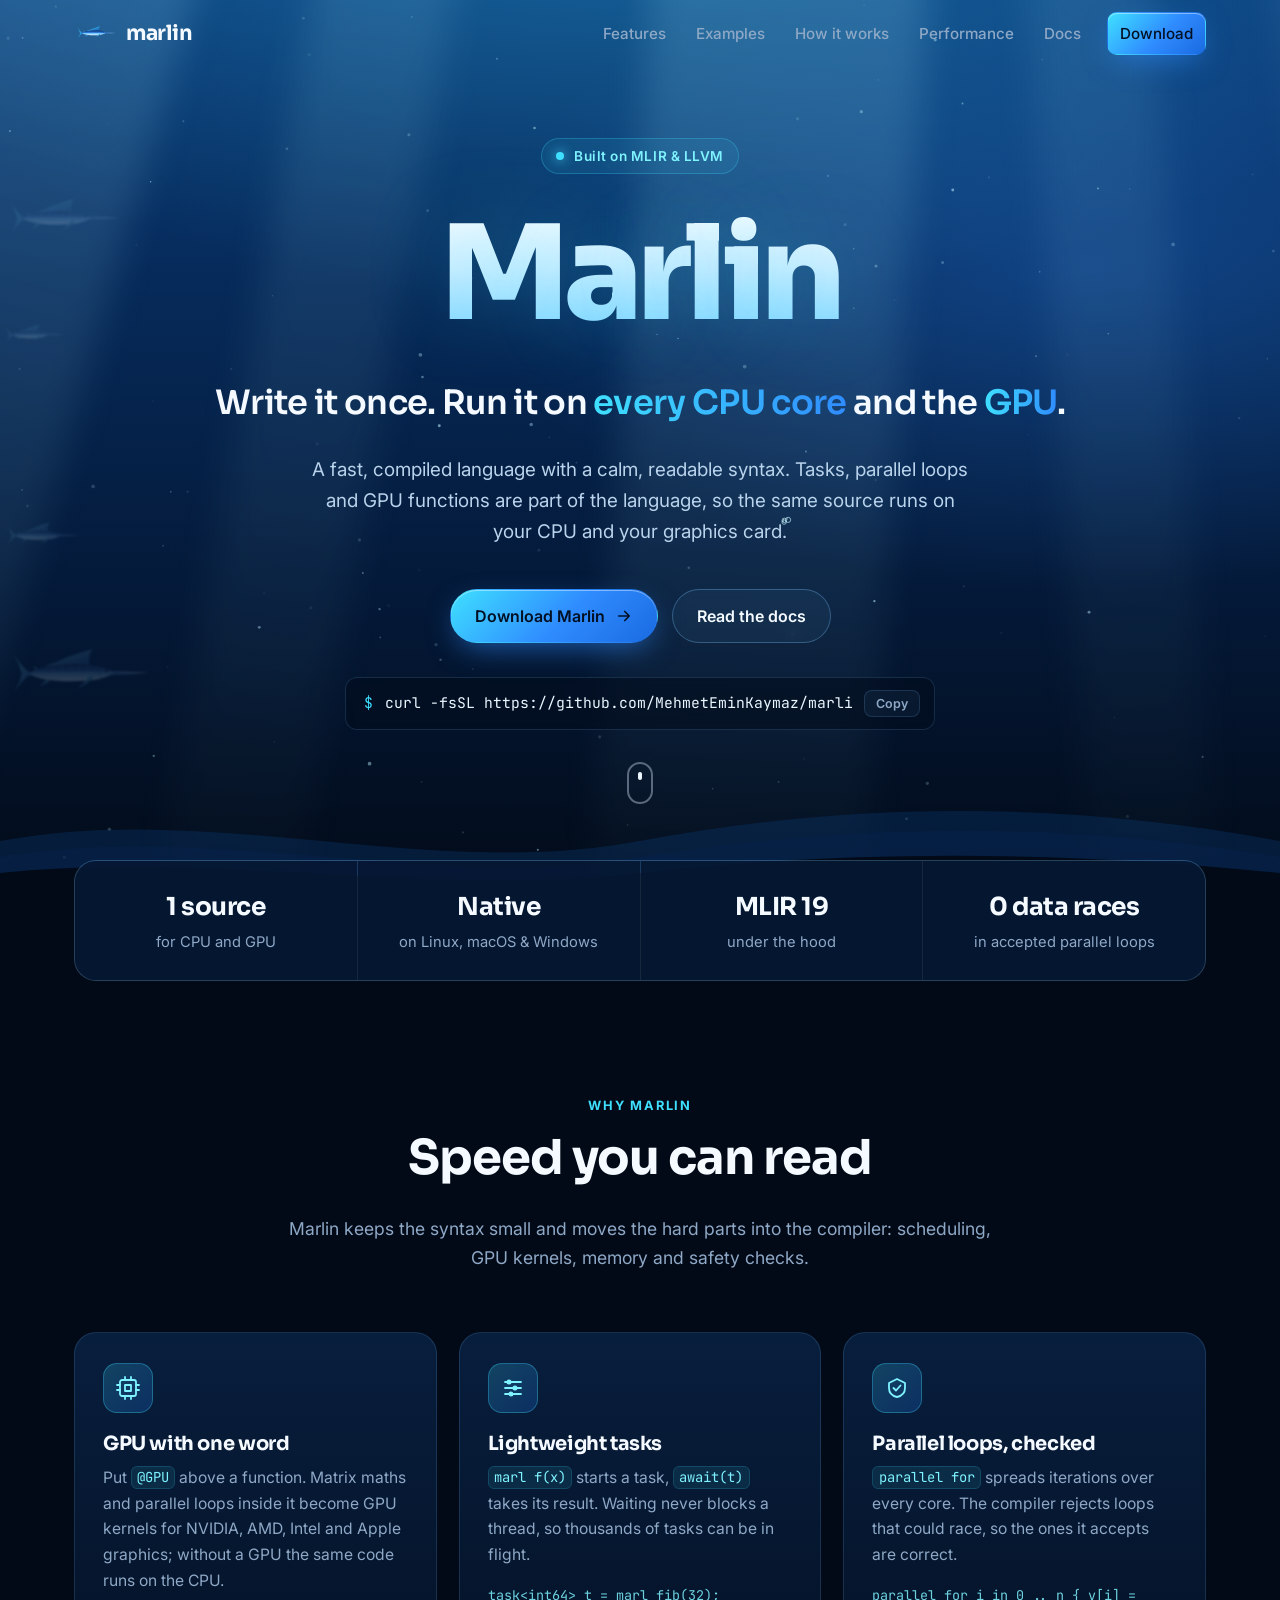
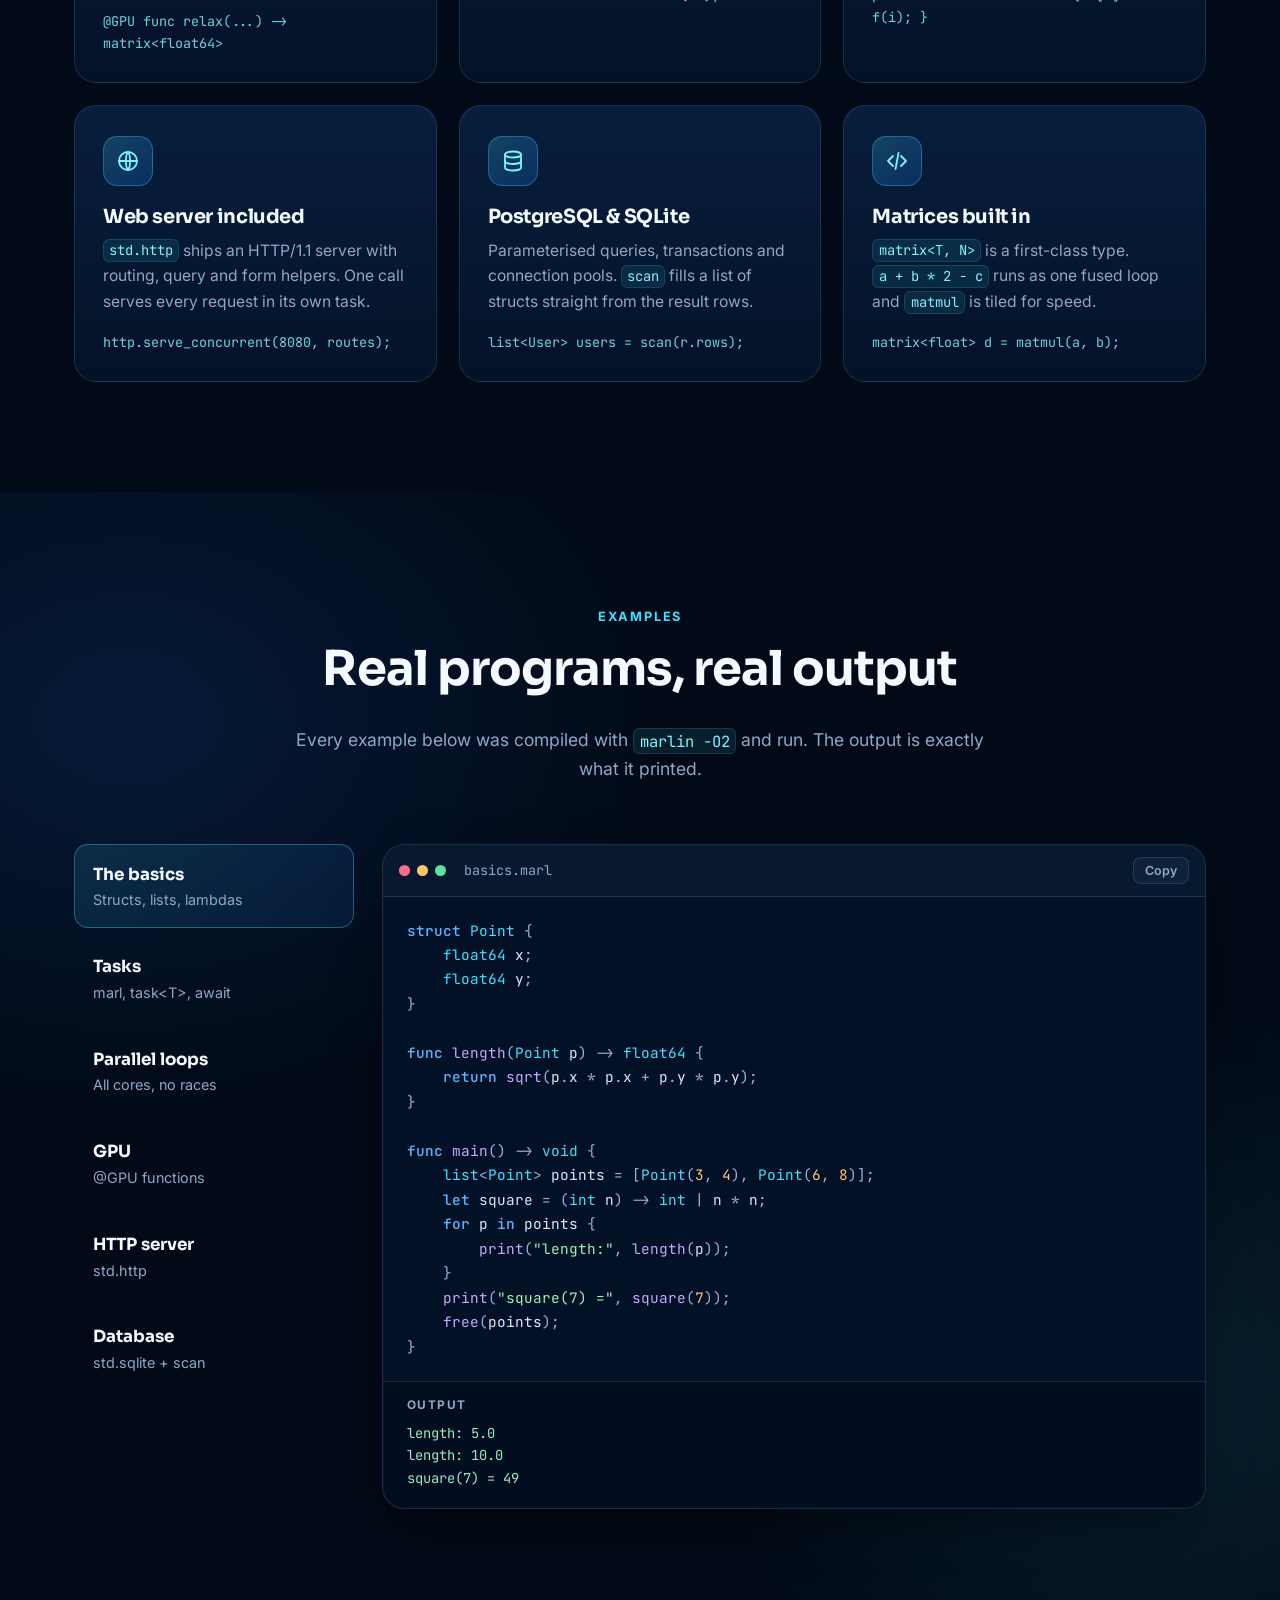
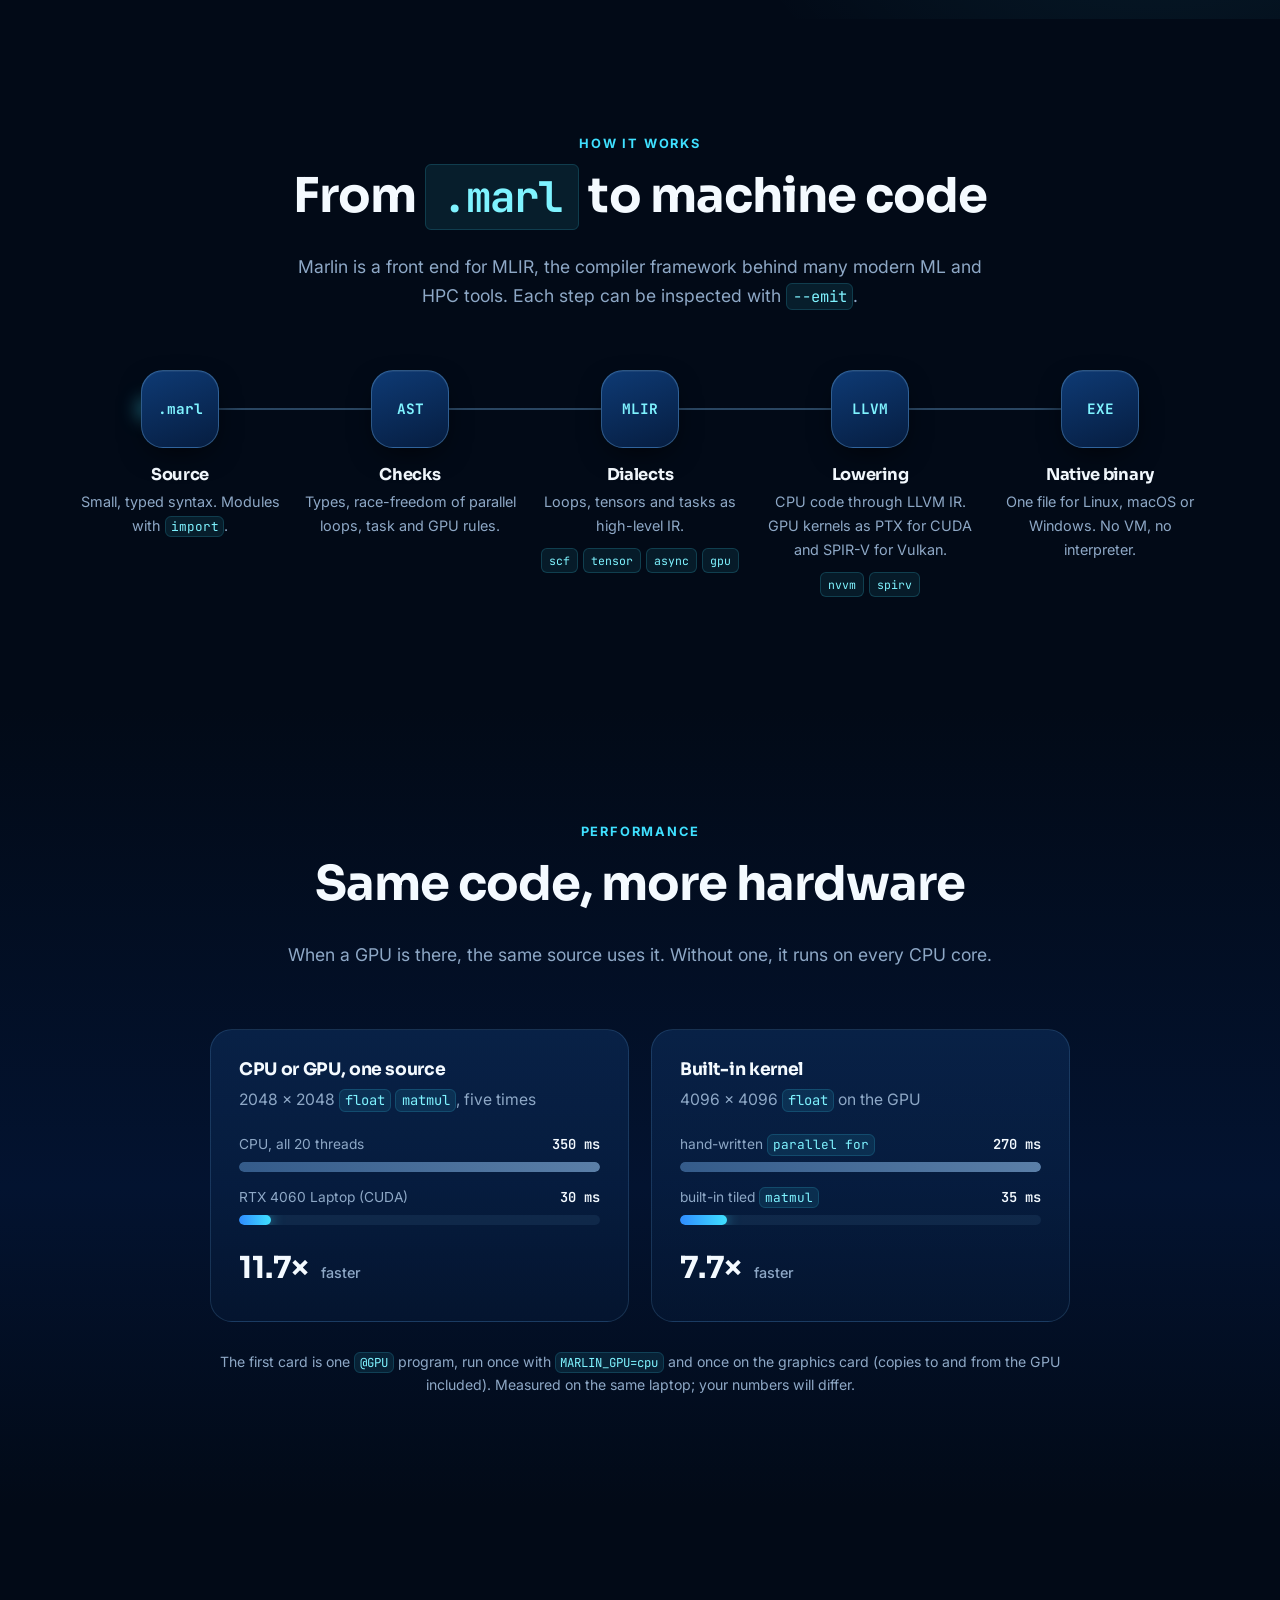
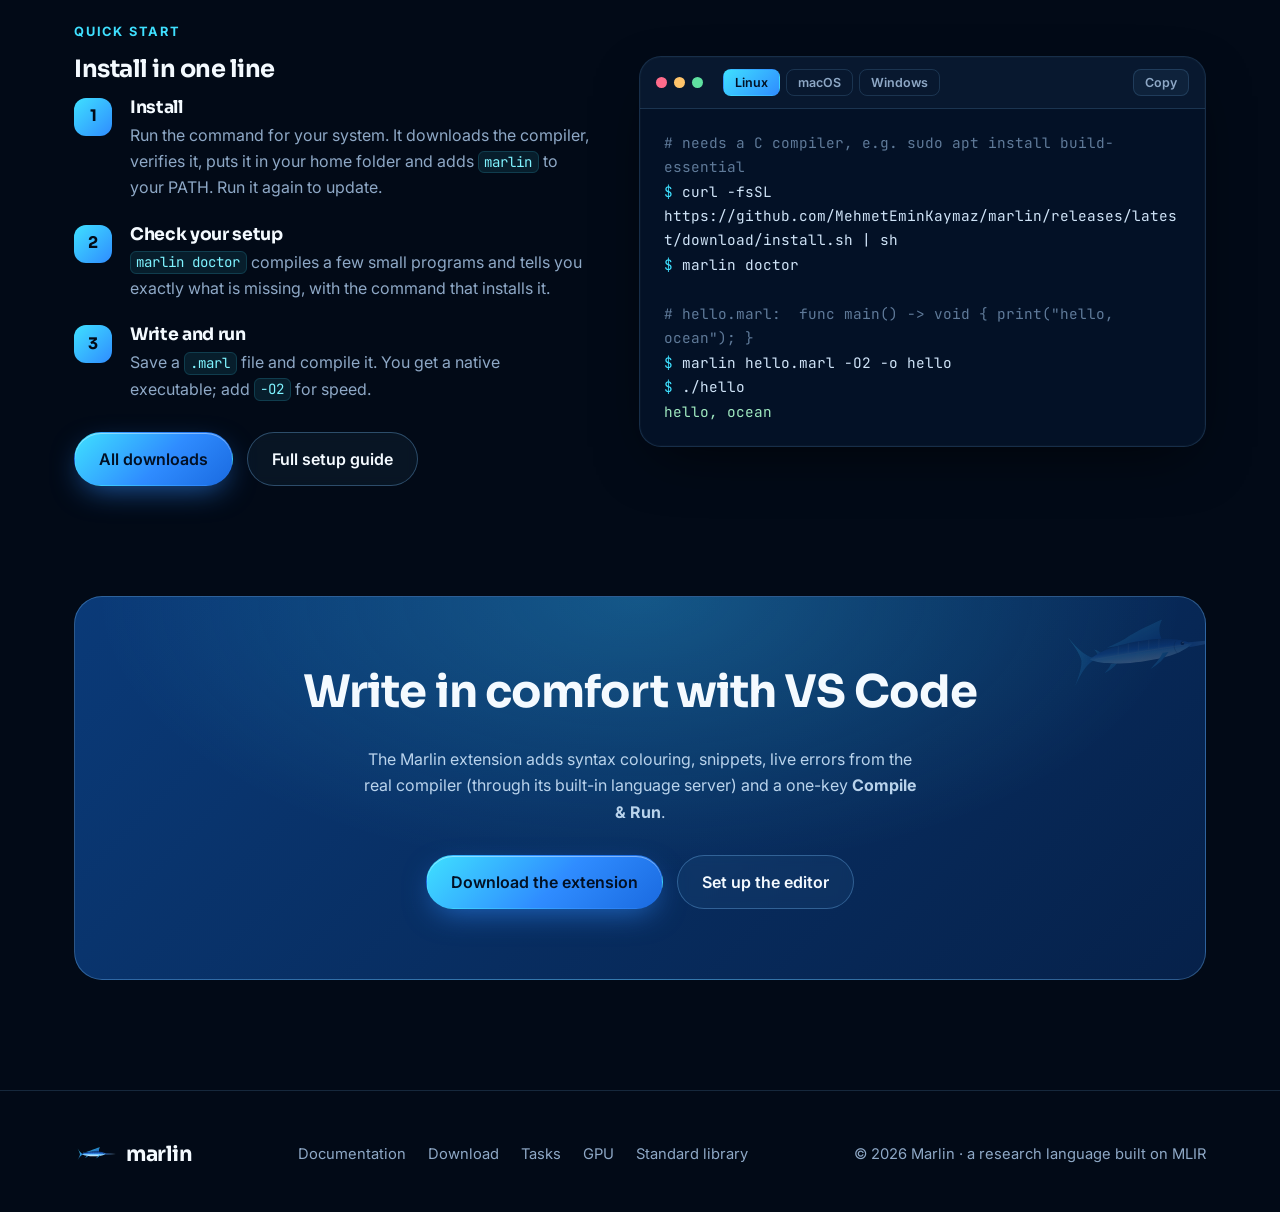
==== index.html @ cf3744ca "MarlinDoc site" ====
<!doctype html>
<html lang="en">
<head>
  <meta charset="utf-8">
  <meta name="viewport" content="width=device-width, initial-scale=1">
  <title>Marlin — one codebase for CPU and GPU</title>
  <meta name="description" content="Marlin is a compiled programming language built on MLIR and LLVM. Write one readable program and run it on every CPU core and on the GPU — with tasks, parallel loops, an HTTP server and database drivers built in.">
  <meta name="theme-color" content="#041530">
  <meta property="og:title" content="Marlin — one codebase for CPU and GPU">
  <meta property="og:description" content="A compiled language built on MLIR and LLVM: tasks, parallel loops and GPU functions from a single readable source.">
  <meta property="og:type" content="website">
  <link rel="icon" href="assets/img/favicon.svg" type="image/svg+xml">
  <link rel="preconnect" href="https://fonts.googleapis.com">
  <link rel="preconnect" href="https://fonts.gstatic.com" crossorigin>
  <link href="https://fonts.googleapis.com/css2?family=Inter:wght@400;500;600;700&family=JetBrains+Mono:wght@400;500;700&family=Sora:wght@600;700;800&display=swap" rel="stylesheet">
  <link rel="stylesheet" href="assets/css/style.css">
</head>
<body>
  <a class="skip-link" href="#main">Skip to content</a>

  <header class="nav" id="top">
    <div class="container">
      <a class="brand" href="index.html" aria-label="Marlin home"><span data-fish="brand"></span>marlin</a>
      <button class="nav-toggle" aria-label="Menu" aria-expanded="false" aria-controls="nav-links"><span></span></button>
      <nav class="nav-links" id="nav-links" aria-label="Main">
        <a href="#features">Features</a>
        <a href="#examples">Examples</a>
        <a href="#how">How it works</a>
        <a href="#performance">Performance</a>
        <a href="docs.html">Docs</a>
        <a class="btn btn-primary btn-sm" href="downloads.html">Download</a>
      </nav>
    </div>
  </header>

  <main id="main">
    <!-- ================= Hero ================= -->
    <section class="hero" aria-labelledby="hero-title">
      <canvas class="ocean" aria-hidden="true"></canvas>
      <div class="rays" aria-hidden="true"><span></span><span></span><span></span><span></span><span></span></div>
      <div class="school" aria-hidden="true"></div>
      <div class="hero-fish" aria-hidden="true">
        <div class="streaks"><i></i><i></i><i></i><i></i></div>
      </div>

      <div class="hero-content">
        <span class="eyebrow"><span class="dot"></span>Built on MLIR &amp; LLVM</span>
        <h1 id="hero-title">Marlin</h1>
        <p class="tagline">Write it once. Run it on <em>every CPU core</em> and the <em>GPU</em>.</p>
        <p class="lede">A fast, compiled language with a calm, readable syntax. Tasks, parallel loops and GPU functions are part of the language, so the same source runs on your CPU and your graphics card.</p>
        <div class="hero-cta">
          <a class="btn btn-primary" href="downloads.html">Download Marlin
            <svg viewBox="0 0 24 24" fill="none" stroke="currentColor" stroke-width="2.2" stroke-linecap="round" stroke-linejoin="round" aria-hidden="true"><path d="M5 12h14M13 6l6 6-6 6"/></svg>
          </a>
          <a class="btn btn-ghost" href="docs.html">Read the docs</a>
        </div>
        <div class="hero-install">
          <span class="prompt" data-os-text-windows="PS&gt;">$</span>
          <code id="hero-cmd" data-os-text-windows="irm https://github.com/MehmetEminKaymaz/marlin/releases/latest/download/install.ps1 | iex">curl -fsSL https://github.com/MehmetEminKaymaz/marlin/releases/latest/download/install.sh | sh</code>
          <button class="copy" data-copy="#hero-cmd" type="button">Copy</button>
        </div>
      </div>

      <div class="scroll-hint" aria-hidden="true"></div>

      <div class="waves" aria-hidden="true">
        <svg class="w1" viewBox="0 0 2880 120" preserveAspectRatio="none"><path fill="#0b3a73" d="M0 60 C240 20 480 100 720 60 S1200 20 1440 60 S1920 100 2160 60 S2640 20 2880 60 V120 H0 Z"/></svg>
        <svg class="w2" viewBox="0 0 2880 120" preserveAspectRatio="none"><path fill="#06214a" d="M0 76 C240 40 480 110 720 76 S1200 40 1440 76 S1920 110 2160 76 S2640 40 2880 76 V120 H0 Z"/></svg>
        <svg class="w3" viewBox="0 0 2880 120" preserveAspectRatio="none"><path fill="#020a17" d="M0 92 C240 70 480 116 720 92 S1200 70 1440 92 S1920 116 2160 92 S2640 70 2880 92 V120 H0 Z"/></svg>
      </div>
    </section>

    <!-- ================= Stats ================= -->
    <div class="container">
      <div class="stats reveal">
        <div class="stat"><strong>1 source</strong><span>for CPU and GPU</span></div>
        <div class="stat"><strong>Native</strong><span>on Linux, macOS &amp; Windows</span></div>
        <div class="stat"><strong>MLIR 19</strong><span>under the hood</span></div>
        <div class="stat"><strong>0 data races</strong><span>in accepted parallel loops</span></div>
      </div>
    </div>

    <!-- ================= Features ================= -->
    <section class="section" id="features">
      <div class="container">
        <div class="section-head reveal">
          <span class="kicker">Why Marlin</span>
          <h2>Speed you can read</h2>
          <p>Marlin keeps the syntax small and moves the hard parts into the compiler: scheduling, GPU kernels, memory and safety checks.</p>
        </div>

        <div class="features">
          <article class="card reveal" data-delay="1">
            <div class="icon"><svg viewBox="0 0 24 24" fill="none" stroke="currentColor" stroke-width="1.8" stroke-linecap="round" stroke-linejoin="round"><rect x="4" y="4" width="16" height="16" rx="2"/><rect x="9" y="9" width="6" height="6"/><path d="M9 1v3M15 1v3M9 20v3M15 20v3M20 9h3M20 14h3M1 9h3M1 14h3"/></svg></div>
            <h3>GPU with one word</h3>
            <p>Put <code>@GPU</code> above a function. Matrix maths and parallel loops inside it become GPU kernels for NVIDIA, AMD, Intel and Apple graphics; without a GPU the same code runs on the CPU.</p>
            <div class="snippet">@GPU func relax(...) -&gt; matrix&lt;float64&gt;</div>
          </article>

          <article class="card reveal" data-delay="2">
            <div class="icon"><svg viewBox="0 0 24 24" fill="none" stroke="currentColor" stroke-width="1.8" stroke-linecap="round" stroke-linejoin="round"><path d="M4 6h16M4 12h16M4 18h16"/><circle cx="8" cy="6" r="1.6" fill="currentColor"/><circle cx="14" cy="12" r="1.6" fill="currentColor"/><circle cx="10" cy="18" r="1.6" fill="currentColor"/></svg></div>
            <h3>Lightweight tasks</h3>
            <p><code>marl f(x)</code> starts a task, <code>await(t)</code> takes its result. Waiting never blocks a thread, so thousands of tasks can be in flight.</p>
            <div class="snippet">task&lt;int64&gt; t = marl fib(32);</div>
          </article>

          <article class="card reveal" data-delay="3">
            <div class="icon"><svg viewBox="0 0 24 24" fill="none" stroke="currentColor" stroke-width="1.8" stroke-linecap="round" stroke-linejoin="round"><path d="M12 3l8 4v5c0 5-3.5 8-8 9-4.5-1-8-4-8-9V7z"/><path d="M8.5 12l2.5 2.5 4.5-5"/></svg></div>
            <h3>Parallel loops, checked</h3>
            <p><code>parallel for</code> spreads iterations over every core. The compiler rejects loops that could race, so the ones it accepts are correct.</p>
            <div class="snippet">parallel for i in 0 .. n { v[i] = f(i); }</div>
          </article>

          <article class="card reveal" data-delay="1">
            <div class="icon"><svg viewBox="0 0 24 24" fill="none" stroke="currentColor" stroke-width="1.8" stroke-linecap="round" stroke-linejoin="round"><circle cx="12" cy="12" r="9"/><path d="M3 12h18M12 3c2.8 3 2.8 15 0 18M12 3c-2.8 3-2.8 15 0 18"/></svg></div>
            <h3>Web server included</h3>
            <p><code>std.http</code> ships an HTTP/1.1 server with routing, query and form helpers. One call serves every request in its own task.</p>
            <div class="snippet">http.serve_concurrent(8080, routes);</div>
          </article>

          <article class="card reveal" data-delay="2">
            <div class="icon"><svg viewBox="0 0 24 24" fill="none" stroke="currentColor" stroke-width="1.8" stroke-linecap="round" stroke-linejoin="round"><ellipse cx="12" cy="5.5" rx="8" ry="3"/><path d="M4 5.5v13c0 1.7 3.6 3 8 3s8-1.3 8-3v-13"/><path d="M4 12c0 1.7 3.6 3 8 3s8-1.3 8-3"/></svg></div>
            <h3>PostgreSQL &amp; SQLite</h3>
            <p>Parameterised queries, transactions and connection pools. <code>scan</code> fills a list of structs straight from the result rows.</p>
            <div class="snippet">list&lt;User&gt; users = scan(r.rows);</div>
          </article>

          <article class="card reveal" data-delay="3">
            <div class="icon"><svg viewBox="0 0 24 24" fill="none" stroke="currentColor" stroke-width="1.8" stroke-linecap="round" stroke-linejoin="round"><path d="M8 7l-5 5 5 5M16 7l5 5-5 5M13.5 4l-3 16"/></svg></div>
            <h3>Matrices built in</h3>
            <p><code>matrix&lt;T, N&gt;</code> is a first-class type. <code>a + b * 2 - c</code> runs as one fused loop and <code>matmul</code> is tiled for speed.</p>
            <div class="snippet">matrix&lt;float&gt; d = matmul(a, b);</div>
          </article>
        </div>
      </div>
    </section>

    <!-- ================= Examples ================= -->
    <section class="section depth-2" id="examples">
      <div class="container">
        <div class="section-head reveal">
          <span class="kicker">Examples</span>
          <h2>Real programs, real output</h2>
          <p>Every example below was compiled with <code>marlin -O2</code> and run. The output is exactly what it printed.</p>
        </div>

        <div class="examples reveal" data-tabs>
          <div class="tab-list" role="tablist" aria-label="Examples" aria-orientation="vertical">
            <button class="tab" role="tab" id="t-basics" aria-controls="p-basics" aria-selected="true" tabindex="0"><strong>The basics</strong><span>Structs, lists, lambdas</span></button>
            <button class="tab" role="tab" id="t-tasks" aria-controls="p-tasks" aria-selected="false" tabindex="-1"><strong>Tasks</strong><span>marl, task&lt;T&gt;, await</span></button>
            <button class="tab" role="tab" id="t-par" aria-controls="p-par" aria-selected="false" tabindex="-1"><strong>Parallel loops</strong><span>All cores, no races</span></button>
            <button class="tab" role="tab" id="t-gpu" aria-controls="p-gpu" aria-selected="false" tabindex="-1"><strong>GPU</strong><span>@GPU functions</span></button>
            <button class="tab" role="tab" id="t-http" aria-controls="p-http" aria-selected="false" tabindex="-1"><strong>HTTP server</strong><span>std.http</span></button>
            <button class="tab" role="tab" id="t-db" aria-controls="p-db" aria-selected="false" tabindex="-1"><strong>Database</strong><span>std.sqlite + scan</span></button>
          </div>

          <div class="tab-panel" role="tabpanel" id="p-basics" aria-labelledby="t-basics">
            <div class="code-window">
              <div class="code-bar"><span class="lights"><i></i><i></i><i></i></span><span class="file">basics.marl</span><button class="copy" type="button">Copy</button></div>
<pre class="code"><code class="marl">
struct Point {
    float64 x;
    float64 y;
}

func length(Point p) -&gt; float64 {
    return sqrt(p.x * p.x + p.y * p.y);
}

func main() -&gt; void {
    list&lt;Point&gt; points = [Point(3, 4), Point(6, 8)];
    let square = (int n) -&gt; int | n * n;
    for p in points {
        print("length:", length(p));
    }
    print("square(7) =", square(7));
    free(points);
}
</code></pre>
              <div class="output"><span class="label">Output</span><pre>length: 5.0
length: 10.0
square(7) = 49</pre></div>
            </div>
          </div>

          <div class="tab-panel" role="tabpanel" id="p-tasks" aria-labelledby="t-tasks" hidden>
            <div class="code-window">
              <div class="code-bar"><span class="lights"><i></i><i></i><i></i></span><span class="file">tasks.marl</span><button class="copy" type="button">Copy</button></div>
<pre class="code"><code class="marl">
// Split the work, run it on every core.
func fib(int n) -&gt; int64 {
    if n &lt; 25 {
        return fib_seq(n);
    }
    task&lt;int64&gt; left = marl fib(n - 1);   // a new task
    int64 right = fib(n - 2);            // keep working here
    return await(left) + right;
}

func fib_seq(int n) -&gt; int64 {
    if n &lt; 2 {
        return n;
    }
    return fib_seq(n - 1) + fib_seq(n - 2);
}

func main() -&gt; void {
    task&lt;int64&gt; t = marl fib(32);
    print("fib(32) =", await(t));
}
</code></pre>
              <div class="output"><span class="label">Output</span><pre>fib(32) = 2178309</pre></div>
            </div>
          </div>

          <div class="tab-panel" role="tabpanel" id="p-par" aria-labelledby="t-par" hidden>
            <div class="code-window">
              <div class="code-bar"><span class="lights"><i></i><i></i><i></i></span><span class="file">parallel.marl</span><button class="copy" type="button">Copy</button></div>
<pre class="code"><code class="marl">
// Iterations are spread over all cores.
// The compiler rejects loops that could race.
func main() -&gt; void {
    int64 n = 10000000;
    matrix&lt;float64, 1&gt; v = zeros(n);
    parallel for i in 0 .. n {
        v[i] = sqrt(i * 1.0);     // each iteration writes only v[i]
    }
    print("sum of roots:", sum(v));
}
</code></pre>
              <div class="output"><span class="label">Output</span><pre>sum of roots: 21081849486.439312</pre></div>
            </div>
          </div>

          <div class="tab-panel" role="tabpanel" id="p-gpu" aria-labelledby="t-gpu" hidden>
            <div class="code-window">
              <div class="code-bar"><span class="lights"><i></i><i></i><i></i></span><span class="file">gpu.marl</span><button class="copy" type="button">Copy</button></div>
<pre class="code"><code class="marl">
// One annotation moves a function to the GPU.
@GPU
func relax(matrix&lt;float64&gt; a, matrix&lt;float64&gt; b, int n) -&gt; matrix&lt;float64&gt; {
    matrix&lt;float64&gt; x = a;
    for k in 0 .. n {
        x = x * 0.5 + b;          // runs as a GPU kernel
    }
    return x;
}

func main() -&gt; void {
    matrix&lt;float64&gt; a = ones(2000, 2000);
    matrix&lt;float64&gt; b = fill(2000, 2000, 2.0);
    matrix&lt;float64&gt; c = relax(a, b, 100);   // data stays on the GPU for 100 steps
    print("sum:", sum(c));
}
</code></pre>
              <div class="output"><span class="label">Output</span><pre>sum: 16000000.0</pre></div>
            </div>
          </div>

          <div class="tab-panel" role="tabpanel" id="p-http" aria-labelledby="t-http" hidden>
            <div class="code-window">
              <div class="code-bar"><span class="lights"><i></i><i></i><i></i></span><span class="file">server.marl</span><button class="copy" type="button">Copy</button></div>
<pre class="code"><code class="marl">
import std.http as http;

func home(http.Request req) -&gt; http.Response {
    return http.html(200, "&lt;h1&gt;Hello from Marlin&lt;/h1&gt;");
}

func hello(http.Request req) -&gt; http.Response {
    return http.text(200, "hello " + http.query_param(req, "name") + "\n");
}

func main() -&gt; void {
    list&lt;http.Route&gt; routes = [];
    push(routes, http.get("/", home));
    push(routes, http.get("/hello", hello));
    http.serve_concurrent(8080, routes);   // each request runs in its own task
}
</code></pre>
              <div class="output"><span class="label">$ curl "localhost:8080/hello?name=Ada"</span><pre>hello Ada</pre></div>
            </div>
          </div>

          <div class="tab-panel" role="tabpanel" id="p-db" aria-labelledby="t-db" hidden>
            <div class="code-window">
              <div class="code-bar"><span class="lights"><i></i><i></i><i></i></span><span class="file">users.marl</span><button class="copy" type="button">Copy</button></div>
<pre class="code"><code class="marl">
import std.sqlite as sql;

struct User {
    int64 id;
    string name;
    int age;
}

func main() -&gt; void {
    sql.Conn db = sql.open(":memory:");
    sql.clear(sql.exec(db, "CREATE TABLE users (id INTEGER PRIMARY KEY, name TEXT, age INT)"));
    sql.clear(sql.query(db, "INSERT INTO users (name, age) VALUES ($1, $2)",
                        [sql.arg_text("Ada"), sql.arg_int(36)]));
    sql.clear(sql.query(db, "INSERT INTO users (name, age) VALUES ($1, $2)",
                        [sql.arg_text("Alan"), sql.arg_int(41)]));

    sql.Result r = sql.query(db, "SELECT id, name, age FROM users WHERE age &gt; $1",
                             [sql.arg_int(30)]);
    list&lt;User&gt; users = scan(r.rows);        // every row becomes a User
    sql.clear(r);
    for u in users {
        print(u.id, u.name, u.age);
    }
    free(users);
    sql.close(db);
}
</code></pre>
              <div class="output"><span class="label">Output</span><pre>1 Ada 36
2 Alan 41</pre></div>
            </div>
          </div>
        </div>
      </div>
    </section>

    <!-- ================= How it works ================= -->
    <section class="section" id="how">
      <div class="container">
        <div class="section-head reveal">
          <span class="kicker">How it works</span>
          <h2>From <code>.marl</code> to machine code</h2>
          <p>Marlin is a front end for MLIR, the compiler framework behind many modern ML and HPC tools. Each step can be inspected with <code>--emit</code>.</p>
        </div>

        <div class="pipeline reveal">
          <span class="pulse" aria-hidden="true"></span>
          <div class="stage">
            <div class="node">.marl</div>
            <div>
              <h4>Source</h4>
              <p>Small, typed syntax. Modules with <code>import</code>.</p>
            </div>
          </div>
          <div class="stage">
            <div class="node">AST</div>
            <div>
              <h4>Checks</h4>
              <p>Types, race-freedom of parallel loops, task and GPU rules.</p>
            </div>
          </div>
          <div class="stage">
            <div class="node">MLIR</div>
            <div>
              <h4>Dialects</h4>
              <p>Loops, tensors and tasks as high-level IR.</p>
              <div class="tags"><span>scf</span><span>tensor</span><span>async</span><span>gpu</span></div>
            </div>
          </div>
          <div class="stage">
            <div class="node">LLVM</div>
            <div>
              <h4>Lowering</h4>
              <p>CPU code through LLVM IR. GPU kernels as PTX for CUDA and SPIR-V for Vulkan.</p>
              <div class="tags"><span>nvvm</span><span>spirv</span></div>
            </div>
          </div>
          <div class="stage">
            <div class="node">EXE</div>
            <div>
              <h4>Native binary</h4>
              <p>One file for Linux, macOS or Windows. No VM, no interpreter.</p>
            </div>
          </div>
        </div>
      </div>
    </section>

    <!-- ================= Performance ================= -->
    <section class="section depth-1" id="performance">
      <div class="container">
        <div class="section-head reveal">
          <span class="kicker">Performance</span>
          <h2>Same code, more hardware</h2>
          <p>When a GPU is there, the same source uses it. Without one, it runs on every CPU core.</p>
        </div>

        <div class="bench bench-two">
          <article class="card reveal" data-delay="1">
            <h3>CPU or GPU, one source</h3>
            <p>2048 × 2048 <code>float</code> <code>matmul</code>, five times</p>
            <div class="bars">
              <div class="bar-row"><div class="meta"><span>CPU, all 20 threads</span><b>350 ms</b></div><div class="bar"><i data-w="100"></i></div></div>
              <div class="bar-row"><div class="meta"><span>RTX 4060 Laptop (CUDA)</span><b>30 ms</b></div><div class="bar fast"><i data-w="9"></i></div></div>
            </div>
            <div class="speedup">11.7× <small>faster</small></div>
          </article>

          <article class="card reveal" data-delay="2">
            <h3>Built-in kernel</h3>
            <p>4096 × 4096 <code>float</code> on the GPU</p>
            <div class="bars">
              <div class="bar-row"><div class="meta"><span>hand-written <code>parallel for</code></span><b>270 ms</b></div><div class="bar"><i data-w="100"></i></div></div>
              <div class="bar-row"><div class="meta"><span>built-in tiled <code>matmul</code></span><b>35 ms</b></div><div class="bar fast"><i data-w="13"></i></div></div>
            </div>
            <div class="speedup">7.7× <small>faster</small></div>
          </article>
        </div>
        <p class="footnote">The first card is one <code>@GPU</code> program, run once with <code>MARLIN_GPU=cpu</code> and once on the graphics card (copies to and from the GPU included). Measured on the same laptop; your numbers will differ.</p>
      </div>
    </section>

    <!-- ================= Get started ================= -->
    <section class="section" id="start">
      <div class="container start">
        <div class="reveal">
          <span class="kicker">Quick start</span>
          <h2>Install in one line</h2>
          <ol class="steps">
            <li>
              <h4>Install</h4>
              <p>Run the command for your system. It downloads the compiler, verifies it, puts it in your home folder and adds <code>marlin</code> to your PATH. Run it again to update.</p>
            </li>
            <li>
              <h4>Check your setup</h4>
              <p><code>marlin doctor</code> compiles a few small programs and tells you exactly what is missing, with the command that installs it.</p>
            </li>
            <li>
              <h4>Write and run</h4>
              <p>Save a <code>.marl</code> file and compile it. You get a native executable; add <code>-O2</code> for speed.</p>
            </li>
          </ol>
          <div class="hero-cta start-cta">
            <a class="btn btn-primary" href="downloads.html">All downloads</a>
            <a class="btn btn-ghost" href="docs.html#getting-started">Full setup guide</a>
          </div>
        </div>

        <div class="reveal" data-delay="2">
          <div class="code-window install-window" data-tabs>
            <div class="code-bar">
              <span class="lights"><i></i><i></i><i></i></span>
              <div class="os-tabs" role="tablist" aria-label="Operating system">
                <button class="os-tab" role="tab" id="os-linux" data-os="linux" aria-controls="os-p-linux" aria-selected="true" tabindex="0" type="button">Linux</button>
                <button class="os-tab" role="tab" id="os-macos" data-os="macos" aria-controls="os-p-macos" aria-selected="false" tabindex="-1" type="button">macOS</button>
                <button class="os-tab" role="tab" id="os-windows" data-os="windows" aria-controls="os-p-windows" aria-selected="false" tabindex="-1" type="button">Windows</button>
              </div>
              <button class="copy" type="button" data-commands>Copy</button>
            </div>
            <div role="tabpanel" id="os-p-linux" aria-labelledby="os-linux">
<pre class="code terminal"><span class="c"># needs a C compiler, e.g. sudo apt install build-essential</span>
<span class="p">$ </span><span class="cmd">curl -fsSL https://github.com/MehmetEminKaymaz/marlin/releases/latest/download/install.sh | sh</span>
<span class="p">$ </span><span class="cmd">marlin doctor</span>

<span class="c"># hello.marl:  func main() -&gt; void { print("hello, ocean"); }</span>
<span class="p">$ </span><span class="cmd">marlin hello.marl -O2 -o hello</span>
<span class="p">$ </span><span class="cmd">./hello</span>
<span class="o">hello, ocean</span></pre>
            </div>
            <div role="tabpanel" id="os-p-macos" aria-labelledby="os-macos" hidden>
<pre class="code terminal"><span class="c"># needs the Command Line Tools: xcode-select --install</span>
<span class="p">$ </span><span class="cmd">curl -fsSL https://github.com/MehmetEminKaymaz/marlin/releases/latest/download/install.sh | sh</span>
<span class="p">$ </span><span class="cmd">marlin doctor</span>

<span class="c"># hello.marl:  func main() -&gt; void { print("hello, ocean"); }</span>
<span class="p">$ </span><span class="cmd">marlin hello.marl -O2 -o hello</span>
<span class="p">$ </span><span class="cmd">./hello</span>
<span class="o">hello, ocean</span></pre>
            </div>
            <div role="tabpanel" id="os-p-windows" aria-labelledby="os-windows" hidden>
<pre class="code terminal"><span class="c"># needs Visual Studio Build Tools (C++ and Clang); marlin doctor shows how</span>
<span class="p">PS&gt; </span><span class="cmd">irm https://github.com/MehmetEminKaymaz/marlin/releases/latest/download/install.ps1 | iex</span>
<span class="p">PS&gt; </span><span class="cmd">marlin doctor</span>

<span class="c"># hello.marl:  func main() -&gt; void { print("hello, ocean"); }</span>
<span class="p">PS&gt; </span><span class="cmd">marlin hello.marl -O2 -o hello.exe</span>
<span class="p">PS&gt; </span><span class="cmd">.\hello.exe</span>
<span class="o">hello, ocean</span></pre>
            </div>
          </div>

        </div>
      </div>
    </section>

    <!-- ================= CTA ================= -->
    <section class="section" style="padding-top: 0">
      <div class="container">
        <div class="cta-band reveal">
          <div class="mini-fish" data-fish></div>
          <h2>Write in comfort with VS Code</h2>
          <p>The Marlin extension adds syntax colouring, snippets, live errors from the real compiler (through its built-in language server) and a one-key <strong>Compile &amp; Run</strong>.</p>
          <div class="hero-cta">
            <a class="btn btn-primary" href="downloads.html">Download the extension</a>
            <a class="btn btn-ghost" href="docs.html#editor">Set up the editor</a>
          </div>
        </div>
      </div>
    </section>
  </main>

  <footer class="footer">
    <div class="container">
      <a class="brand" href="index.html"><span data-fish="brand"></span>marlin</a>
      <nav aria-label="Footer">
        <a href="docs.html">Documentation</a>
        <a href="downloads.html">Download</a>
        <a href="docs.html#tasks">Tasks</a>
        <a href="docs.html#gpu">GPU</a>
        <a href="docs.html#stdlib">Standard library</a>
      </nav>
      <span>© <span data-year>2026</span> Marlin · a research language built on MLIR</span>
    </div>
  </footer>

  <script src="assets/js/main.js"></script>
  <script src="assets/js/ocean.js"></script>
</body>
</html>
---- assets/css/style.css ----
/* Marlin — site styles */

:root {
  --abyss: #020a17;
  --deep: #041530;
  --navy: #07254d;
  --sea: #0b3a73;
  --blue: #1a6ae0;
  --azure: #2f8cff;
  --cyan: #3fe0ff;
  --aqua: #7ff3ff;
  --foam: #eaf7ff;

  --bg: var(--abyss);
  --surface: rgba(10, 38, 78, 0.55);
  --surface-strong: rgba(9, 32, 66, 0.9);
  --border: rgba(126, 196, 255, 0.16);
  --border-strong: rgba(126, 196, 255, 0.32);
  --text: #d6e6f7;
  --text-strong: #f4faff;
  --muted: #8ea8c6;

  --code-bg: #031126;
  --tok-kw: #5fb4ff;
  --tok-type: #3fe0ff;
  --tok-str: #9ef0b4;
  --tok-num: #ffc27a;
  --tok-com: #5f7a99;
  --tok-fn: #c7a8ff;
  --tok-ann: #ff8ec7;

  --radius: 14px;
  --radius-lg: 22px;
  --shadow: 0 20px 60px -20px rgba(0, 0, 0, 0.7);
  --glow: 0 0 40px rgba(63, 224, 255, 0.25);

  --font-sans: "Inter", system-ui, -apple-system, "Segoe UI", Roboto, sans-serif;
  --font-display: "Sora", "Inter", system-ui, sans-serif;
  --font-mono: "JetBrains Mono", ui-monospace, "Cascadia Code", Consolas, monospace;

  --nav-h: 68px;
  --max: 1180px;
}

*, *::before, *::after { box-sizing: border-box; }

html { scroll-behavior: smooth; scroll-padding-top: calc(var(--nav-h) + 16px); }

body {
  margin: 0;
  background: var(--bg);
  color: var(--text);
  font-family: var(--font-sans);
  font-size: 16px;
  line-height: 1.65;
  -webkit-font-smoothing: antialiased;
  overflow-x: hidden;
}

img, svg { display: block; max-width: 100%; }

a { color: var(--cyan); text-decoration: none; }
a:hover { color: var(--aqua); }

h1, h2, h3, h4 {
  font-family: var(--font-display);
  color: var(--text-strong);
  line-height: 1.15;
  letter-spacing: -0.02em;
  margin: 0 0 0.6em;
}

p { margin: 0 0 1em; }

code, pre { font-family: var(--font-mono); }

:not(pre) > code {
  font-size: 0.88em;
  background: rgba(63, 224, 255, 0.09);
  border: 1px solid rgba(63, 224, 255, 0.16);
  color: var(--aqua);
  padding: 0.1em 0.38em;
  border-radius: 6px;
  white-space: nowrap;
}

::selection { background: rgba(63, 224, 255, 0.3); color: #fff; }

.container { width: 100%; max-width: var(--max); margin: 0 auto; padding: 0 24px; }

.skip-link {
  position: absolute; left: -999px; top: 8px; z-index: 200;
  background: var(--cyan); color: var(--abyss); padding: 8px 14px; border-radius: 8px;
}
.skip-link:focus { left: 8px; }

/* ---------- Navigation ---------- */

.nav {
  position: fixed; inset: 0 0 auto 0; z-index: 100;
  height: var(--nav-h);
  display: flex; align-items: center;
  transition: background 0.3s, border-color 0.3s, backdrop-filter 0.3s;
  border-bottom: 1px solid transparent;
}
.nav.scrolled, .nav.solid {
  background: rgba(3, 14, 32, 0.78);
  backdrop-filter: blur(14px) saturate(140%);
  -webkit-backdrop-filter: blur(14px) saturate(140%);
  border-bottom-color: var(--border);
}
.nav .container { display: flex; align-items: center; gap: 28px; }

.brand {
  display: flex; align-items: center; gap: 10px;
  font-family: var(--font-display); font-weight: 700; font-size: 1.3rem;
  color: var(--text-strong); letter-spacing: -0.02em;
}
.brand:hover { color: #fff; }
.brand svg { width: 42px; height: 20px; }

.nav-links { display: flex; gap: 6px; margin-left: auto; align-items: center; }
.nav-links a {
  color: var(--muted); font-size: 0.95rem; font-weight: 500;
  padding: 8px 12px; border-radius: 10px; transition: color 0.2s, background 0.2s;
}
.nav-links a:hover, .nav-links a.active { color: var(--text-strong); background: rgba(126, 196, 255, 0.08); }
.nav-links a.btn-primary, .nav-links a.btn-primary:hover { color: #021024; background: linear-gradient(135deg, var(--cyan), var(--azure) 55%, var(--blue)); margin-left: 8px; }

.nav-toggle {
  display: none; margin-left: auto;
  background: none; border: 1px solid var(--border); border-radius: 10px;
  width: 42px; height: 42px; color: var(--text-strong); cursor: pointer;
}
.nav-toggle span, .nav-toggle span::before, .nav-toggle span::after {
  display: block; width: 18px; height: 2px; background: currentColor; margin: 0 auto;
  position: relative; transition: transform 0.25s, opacity 0.25s; content: "";
}
.nav-toggle span::before { position: absolute; top: -6px; }
.nav-toggle span::after { position: absolute; top: 6px; }
.nav.open .nav-toggle span { background: transparent; }
.nav.open .nav-toggle span::before { transform: translateY(6px) rotate(45deg); }
.nav.open .nav-toggle span::after { transform: translateY(-6px) rotate(-45deg); }

/* ---------- Buttons ---------- */

.btn {
  display: inline-flex; align-items: center; gap: 10px;
  font-family: var(--font-sans); font-weight: 600; font-size: 1rem;
  padding: 13px 24px; border-radius: 999px;
  border: 1px solid transparent; cursor: pointer;
  transition: transform 0.2s, box-shadow 0.25s, background 0.25s, color 0.2s, border-color 0.25s;
}
.btn:active { transform: translateY(1px) scale(0.99); }
.btn-primary {
  background: linear-gradient(135deg, var(--cyan), var(--azure) 55%, var(--blue));
  color: #021024;
  box-shadow: 0 10px 30px -8px rgba(47, 140, 255, 0.65), inset 0 1px 0 rgba(255, 255, 255, 0.4);
}
.btn-primary:hover { color: #021024; transform: translateY(-2px); box-shadow: 0 16px 40px -10px rgba(63, 224, 255, 0.8), inset 0 1px 0 rgba(255, 255, 255, 0.5); }
.btn-ghost {
  background: rgba(126, 196, 255, 0.06); color: var(--text-strong); border-color: var(--border-strong);
  backdrop-filter: blur(6px);
}
.btn-ghost:hover { color: #fff; border-color: var(--cyan); background: rgba(63, 224, 255, 0.1); }
.btn-sm { padding: 9px 18px; font-size: 0.92rem; }
.btn svg { width: 18px; height: 18px; }

/* ---------- Hero ---------- */

.hero {
  position: relative;
  min-height: 100vh; min-height: 100svh;
  display: flex; align-items: center; justify-content: center;
  overflow: hidden;
  isolation: isolate;
  background:
    radial-gradient(120% 80% at 50% -10%, rgba(63, 224, 255, 0.22), transparent 55%),
    radial-gradient(80% 60% at 85% 30%, rgba(47, 140, 255, 0.25), transparent 60%),
    linear-gradient(180deg, #0a3d7a 0%, #062a59 32%, #041a3a 64%, var(--abyss) 100%);
}

.hero canvas.ocean {
  position: absolute; inset: 0; width: 100%; height: 100%; z-index: 0; pointer-events: none;
}

.rays { position: absolute; inset: -20% -10% 0; z-index: 0; pointer-events: none; overflow: hidden; }
.rays span {
  position: absolute; top: -10%; width: 14%; height: 120%;
  background: linear-gradient(180deg, rgba(160, 230, 255, 0.22), rgba(160, 230, 255, 0));
  filter: blur(18px);
  transform-origin: top center;
  animation: ray 11s ease-in-out infinite alternate;
  mix-blend-mode: screen;
}
.rays span:nth-child(1) { left: 12%; transform: rotate(16deg); animation-delay: -2s; }
.rays span:nth-child(2) { left: 32%; width: 9%; transform: rotate(10deg); animation-delay: -5s; opacity: 0.7; }
.rays span:nth-child(3) { left: 52%; width: 18%; transform: rotate(4deg); animation-delay: -1s; }
.rays span:nth-child(4) { left: 74%; width: 8%; transform: rotate(-4deg); animation-delay: -7s; opacity: 0.6; }
.rays span:nth-child(5) { left: 88%; width: 12%; transform: rotate(-10deg); animation-delay: -3s; opacity: 0.5; }
@keyframes ray {
  0% { opacity: 0.25; translate: -3% 0; }
  50% { opacity: 0.8; }
  100% { opacity: 0.35; translate: 4% 0; }
}

.school { position: absolute; inset: 0; z-index: 1; pointer-events: none; }
.school .far-fish {
  position: absolute; left: 0; width: 110px; opacity: 0.18; filter: blur(1.2px) saturate(0.6);
  animation: drift linear infinite;
}
.school .far-fish svg { width: 100%; height: auto; }
.school .far-fish.rtl { animation-name: drift-rtl; }
@keyframes drift {
  from { transform: translateX(-160px); }
  to { transform: translateX(calc(100vw + 160px)); }
}
@keyframes drift-rtl {
  from { transform: translateX(calc(100vw + 160px)) scaleX(-1); }
  to { transform: translateX(-160px) scaleX(-1); }
}

.hero-fish {
  position: absolute; left: 0; top: 0; z-index: 3;
  width: clamp(280px, 46vw, 640px);
  pointer-events: none;
  will-change: transform;
  transform: translate3d(-120%, 40vh, 0);
  filter: drop-shadow(0 18px 30px rgba(0, 10, 30, 0.45)) drop-shadow(0 0 22px rgba(63, 224, 255, 0.25));
}
.hero-fish .streaks { position: absolute; inset: 30% 70% 30% -35%; pointer-events: none; }
.hero-fish .streaks i {
  position: absolute; right: 0; height: 2px; border-radius: 2px;
  background: linear-gradient(90deg, transparent, rgba(190, 240, 255, 0.75));
  opacity: 0; transition: opacity 0.25s;
}
.hero-fish.dashing .streaks i { opacity: 1; animation: streak 0.35s linear infinite; }
.hero-fish .streaks i:nth-child(1) { top: 10%; width: 70%; animation-delay: -0.1s; }
.hero-fish .streaks i:nth-child(2) { top: 38%; width: 100%; animation-delay: -0.2s; }
.hero-fish .streaks i:nth-child(3) { top: 62%; width: 55%; animation-delay: -0.05s; }
.hero-fish .streaks i:nth-child(4) { top: 86%; width: 80%; animation-delay: -0.28s; }
@keyframes streak {
  from { transform: translateX(0); opacity: 0.9; }
  to { transform: translateX(-40%); opacity: 0; }
}

.swordfish .tail {
  transform-box: fill-box; transform-origin: 100% 50%;
  animation: tail var(--tail-speed, 0.6s) ease-in-out infinite alternate;
}
.swordfish .pec {
  transform-box: fill-box; transform-origin: 85% 0%;
  animation: pec calc(var(--tail-speed, 0.6s) * 1.6) ease-in-out infinite alternate;
}
.swordfish .sail {
  transform-box: fill-box; transform-origin: 80% 100%;
  animation: sail 2.4s ease-in-out infinite alternate;
}
@keyframes tail { from { transform: rotate(-13deg) scaleY(0.94); } to { transform: rotate(13deg) scaleY(1.04); } }
@keyframes pec { from { transform: rotate(-8deg); } to { transform: rotate(10deg); } }
@keyframes sail { from { transform: scaleY(0.88); } to { transform: scaleY(1.03); } }

.hero-content {
  position: relative; z-index: 4; text-align: center;
  padding: calc(var(--nav-h) + 40px) 24px 140px;
  width: 100%; max-width: 900px; min-width: 0;
}

.eyebrow {
  display: inline-flex; align-items: center; gap: 10px;
  font-size: 0.85rem; font-weight: 600; letter-spacing: 0.04em;
  color: var(--aqua);
  background: rgba(63, 224, 255, 0.08);
  border: 1px solid rgba(63, 224, 255, 0.25);
  padding: 6px 14px; border-radius: 999px; margin-bottom: 26px;
  backdrop-filter: blur(6px);
}
.eyebrow .dot { width: 8px; height: 8px; border-radius: 50%; background: var(--cyan); box-shadow: 0 0 12px var(--cyan); animation: pulse 2s ease-in-out infinite; }
@keyframes pulse { 50% { transform: scale(1.5); opacity: 0.6; } }

.hero h1 {
  font-size: clamp(3.4rem, 11vw, 8.2rem);
  font-weight: 800; letter-spacing: -0.05em; margin-bottom: 0.18em;
  background: linear-gradient(180deg, #ffffff 0%, #cdeeff 45%, #6fd2ff 100%);
  -webkit-background-clip: text; background-clip: text; color: transparent;
  text-shadow: 0 0 80px rgba(63, 224, 255, 0.25);
}
.hero .tagline {
  font-family: var(--font-display);
  font-size: clamp(1.35rem, 3.2vw, 2.1rem); font-weight: 600;
  color: var(--text-strong); margin-bottom: 0.7em; letter-spacing: -0.02em;
}
.hero .tagline em {
  font-style: normal;
  background: linear-gradient(90deg, var(--cyan), var(--azure));
  -webkit-background-clip: text; background-clip: text; color: transparent;
}
.hero .lede { font-size: clamp(1.02rem, 1.8vw, 1.18rem); color: #b9d3ec; max-width: 660px; margin: 0 auto 2.2em; }
.hero-cta { display: flex; gap: 14px; justify-content: center; flex-wrap: wrap; }

.hero-install {
  margin: 34px auto 0; max-width: 590px;
  display: flex; align-items: center; gap: 12px;
  font-family: var(--font-mono); font-size: 0.92rem;
  background: rgba(2, 12, 28, 0.55); border: 1px solid var(--border);
  border-radius: 12px; padding: 12px 14px 12px 18px; color: var(--foam);
  backdrop-filter: blur(8px); text-align: left;
}
.hero-install .prompt { color: var(--cyan); user-select: none; }
.hero-install code { flex: 1; min-width: 0;overflow-x: auto; white-space: nowrap; scrollbar-width: none; background: none; border: 0; padding: 0; color: var(--foam); font-size: 1em; }
.hero-install code::-webkit-scrollbar { display: none; }

.scroll-hint {
  position: absolute; left: 50%; bottom: 96px; z-index: 4; translate: -50% 0;
  width: 26px; height: 42px; border: 2px solid rgba(214, 230, 247, 0.4); border-radius: 14px;
}
.scroll-hint::after {
  content: ""; position: absolute; left: 50%; top: 8px; width: 4px; height: 8px; margin-left: -2px;
  background: var(--foam); border-radius: 2px; animation: wheel 1.8s ease-in-out infinite;
}
@keyframes wheel { 0% { opacity: 0; transform: translateY(0); } 30% { opacity: 1; } 100% { opacity: 0; transform: translateY(14px); } }

.waves { position: absolute; left: 0; right: 0; bottom: -1px; height: 120px; z-index: 5; pointer-events: none; overflow: hidden; }
.waves svg { position: absolute; left: 0; bottom: 0; width: 200%; max-width: none; height: 100%; }
.waves .w1 { animation: wave 18s linear infinite; opacity: 0.35; }
.waves .w2 { animation: wave 12s linear infinite reverse; opacity: 0.55; }
.waves .w3 { animation: wave 24s linear infinite; }
@keyframes wave { from { transform: translateX(0); } to { transform: translateX(-50%); } }

/* ---------- Sections ---------- */

section { position: relative; }
.section { padding: 110px 0; }
.section-head { text-align: center; max-width: 720px; margin: 0 auto 60px; }
.kicker {
  display: inline-block; font-size: 0.8rem; font-weight: 700; letter-spacing: 0.14em; text-transform: uppercase;
  color: var(--cyan); margin-bottom: 14px;
}
.section-head h2 { font-size: clamp(2rem, 4.6vw, 3rem); }
.section-head p { color: var(--muted); font-size: 1.1rem; margin: 0; }

.depth-1 { background: linear-gradient(180deg, var(--abyss), #031330 60%, var(--abyss)); }
.depth-2 {
  background:
    radial-gradient(60% 50% at 10% 20%, rgba(26, 106, 224, 0.16), transparent 70%),
    radial-gradient(50% 50% at 90% 80%, rgba(63, 224, 255, 0.1), transparent 70%),
    var(--abyss);
}

/* Stats */
.stats {
  display: grid; grid-template-columns: repeat(4, 1fr); gap: 1px;
  background: var(--border); border: 1px solid var(--border); border-radius: var(--radius-lg);
  overflow: hidden; margin-top: -40px; position: relative; z-index: 6;
}
.stat { background: rgba(4, 21, 48, 0.92); padding: 26px 24px; text-align: center; }
.stat strong { display: block; font-family: var(--font-display); font-size: 1.55rem; color: var(--text-strong); letter-spacing: -0.02em; }
.stat span { color: var(--muted); font-size: 0.92rem; }

/* Feature cards */
.features { display: grid; grid-template-columns: repeat(3, 1fr); gap: 22px; }
.card {
  position: relative; padding: 30px 28px 28px;
  background: linear-gradient(180deg, rgba(14, 50, 100, 0.5), rgba(6, 26, 56, 0.5));
  border: 1px solid var(--border); border-radius: var(--radius-lg);
  overflow: hidden;
  transition: transform 0.35s cubic-bezier(.2,.8,.2,1), border-color 0.3s, box-shadow 0.35s;
}
.card::before {
  content: ""; position: absolute; inset: 0; border-radius: inherit; pointer-events: none;
  background: radial-gradient(400px circle at var(--mx, 50%) var(--my, 0%), rgba(63, 224, 255, 0.14), transparent 45%);
  opacity: 0; transition: opacity 0.3s;
}
.card:hover { transform: translateY(-6px); border-color: var(--border-strong); box-shadow: var(--shadow), var(--glow); }
.card:hover::before { opacity: 1; }
.card .icon {
  width: 50px; height: 50px; border-radius: 14px; display: grid; place-items: center; margin-bottom: 20px;
  background: linear-gradient(135deg, rgba(63, 224, 255, 0.2), rgba(26, 106, 224, 0.25));
  border: 1px solid rgba(63, 224, 255, 0.3); color: var(--aqua);
}
.card .icon svg { width: 24px; height: 24px; }
.card h3 { font-size: 1.22rem; margin-bottom: 0.45em; }
.card p { color: var(--muted); margin: 0; font-size: 0.98rem; }
.card .snippet { margin-top: 16px; font-family: var(--font-mono); font-size: 0.84rem; color: var(--aqua); opacity: 0.85; }

/* ---------- Code ---------- */

.code-window {
  background: var(--code-bg);
  border: 1px solid var(--border);
  border-radius: var(--radius-lg);
  box-shadow: var(--shadow), 0 0 0 1px rgba(255, 255, 255, 0.02) inset;
  overflow: hidden;
}
.code-bar {
  display: flex; align-items: center; gap: 8px; padding: 12px 16px;
  background: rgba(126, 196, 255, 0.04); border-bottom: 1px solid var(--border);
}
.code-bar .lights { display: flex; gap: 7px; }
.code-bar .lights i { width: 11px; height: 11px; border-radius: 50%; background: #29425f; }
.code-bar .lights i:nth-child(1) { background: #ff6b8b; }
.code-bar .lights i:nth-child(2) { background: #ffc46b; }
.code-bar .lights i:nth-child(3) { background: #5fe0a0; }
.code-bar .file { margin-left: 10px; font-family: var(--font-mono); font-size: 0.84rem; color: var(--muted); }
.code-bar .copy { margin-left: auto; }

pre.code {
  margin: 0; padding: 22px 24px; overflow-x: auto;
  font-size: 0.9rem; line-height: 1.7; color: #dbe9f8; tab-size: 4;
  scrollbar-width: thin; scrollbar-color: #1b3a63 transparent;
}
pre.code code { font-family: inherit; }

.copy {
  font: 600 0.78rem var(--font-sans); color: var(--muted);
  background: rgba(126, 196, 255, 0.06); border: 1px solid var(--border);
  padding: 5px 11px; border-radius: 8px; cursor: pointer; transition: color 0.2s, border-color 0.2s;
}
.copy:hover { color: var(--text-strong); border-color: var(--border-strong); }
.copy.done { color: #5fe0a0; border-color: rgba(95, 224, 160, 0.4); }

.tok-kw { color: var(--tok-kw); font-weight: 500; }
.tok-type { color: var(--tok-type); }
.tok-str { color: var(--tok-str); }
.tok-num { color: var(--tok-num); }
.tok-com { color: var(--tok-com); font-style: italic; }
.tok-fn { color: var(--tok-fn); }
.tok-ann { color: var(--tok-ann); font-weight: 600; }
.tok-op { color: #8fb6dd; }

/* Example tabs */
.examples { display: grid; grid-template-columns: 280px 1fr; gap: 28px; align-items: start; }
.tab-list { display: flex; flex-direction: column; gap: 8px; }
.tab {
  text-align: left; cursor: pointer; font: inherit; color: var(--text);
  background: transparent; border: 1px solid transparent; border-radius: var(--radius);
  padding: 16px 18px; transition: background 0.25s, border-color 0.25s, transform 0.25s;
}
.tab strong { display: block; font-family: var(--font-display); color: var(--text-strong); font-size: 1.05rem; margin-bottom: 2px; }
.tab span { color: var(--muted); font-size: 0.9rem; line-height: 1.45; display: block; }
.tab:hover { background: rgba(126, 196, 255, 0.05); }
.tab[aria-selected="true"] {
  background: linear-gradient(135deg, rgba(63, 224, 255, 0.12), rgba(26, 106, 224, 0.12));
  border-color: rgba(63, 224, 255, 0.35);
}
.tab-panel { min-width: 0; }
.tab-panel .code-window { animation: rise 0.45s cubic-bezier(.2,.8,.2,1); }
.output {
  border-top: 1px solid var(--border); padding: 14px 24px 18px;
  font-family: var(--font-mono); font-size: 0.86rem; color: #9fe9c0; background: rgba(0, 0, 0, 0.18);
}
.output .label { display: block; color: var(--muted); font-family: var(--font-sans); font-size: 0.74rem; font-weight: 700; letter-spacing: 0.12em; text-transform: uppercase; margin-bottom: 6px; }
.output pre { margin: 0; white-space: pre-wrap; font-family: inherit; }
@keyframes rise { from { opacity: 0; transform: translateY(10px); } to { opacity: 1; transform: none; } }

/* Pipeline */
.pipeline { position: relative; display: grid; grid-template-columns: repeat(5, 1fr); gap: 18px; }
.pipeline::before {
  content: ""; position: absolute; left: 6%; right: 6%; top: 38px; height: 2px;
  background: linear-gradient(90deg, transparent, var(--border-strong) 10%, var(--border-strong) 90%, transparent);
}
.pipeline .pulse {
  position: absolute; top: 33px; left: 6%; width: 12px; height: 12px; border-radius: 50%;
  background: var(--cyan); box-shadow: 0 0 18px 4px rgba(63, 224, 255, 0.6);
  animation: travel 5s cubic-bezier(.6,0,.4,1) infinite;
}
@keyframes travel { 0% { left: 6%; opacity: 0; } 8% { opacity: 1; } 92% { opacity: 1; } 100% { left: 93%; opacity: 0; } }
.stage { position: relative; text-align: center; }
.stage .node {
  width: 78px; height: 78px; margin: 0 auto 18px; border-radius: 22px; display: grid; place-items: center;
  background: linear-gradient(160deg, #0e3a74, #061d40); border: 1px solid var(--border-strong);
  font-family: var(--font-mono); font-weight: 700; color: var(--aqua); font-size: 0.9rem;
  box-shadow: 0 10px 30px -10px rgba(0, 0, 0, 0.8), inset 0 1px 0 rgba(255, 255, 255, 0.06);
  position: relative; z-index: 1;
}
.stage h4 { font-size: 1.02rem; margin-bottom: 0.35em; }
.stage p { color: var(--muted); font-size: 0.9rem; margin: 0; }
.stage .tags { display: flex; flex-wrap: wrap; gap: 5px; justify-content: center; margin-top: 10px; }
.stage .tags span { font-family: var(--font-mono); font-size: 0.72rem; color: var(--aqua); background: rgba(63, 224, 255, 0.08); border: 1px solid rgba(63, 224, 255, 0.18); padding: 2px 7px; border-radius: 6px; }

/* Benchmarks */
.bench { display: grid; grid-template-columns: repeat(3, 1fr); gap: 22px; }
.bench .card h3 { font-size: 1.08rem; }
.bars { margin-top: 20px; display: grid; gap: 14px; }
.bar-row .meta { display: flex; justify-content: space-between; font-size: 0.86rem; margin-bottom: 6px; color: var(--muted); }
.bar-row .meta b { color: var(--text-strong); font-family: var(--font-mono); font-weight: 600; }
.bar { height: 10px; border-radius: 6px; background: rgba(126, 196, 255, 0.08); overflow: hidden; }
.bar i {
  display: block; height: 100%; width: 0; border-radius: inherit;
  background: linear-gradient(90deg, #345b8a, #5b7fa8);
  transition: width 1.4s cubic-bezier(.2,.8,.2,1);
}
.bar.fast i { background: linear-gradient(90deg, var(--azure), var(--cyan)); box-shadow: 0 0 14px rgba(63, 224, 255, 0.6); }
.speedup { margin-top: 18px; font-family: var(--font-display); font-size: 1.9rem; font-weight: 700; color: var(--text-strong); }
.speedup small { font-size: 0.9rem; color: var(--muted); font-weight: 500; font-family: var(--font-sans); margin-left: 6px; }
.footnote { text-align: center; color: var(--muted); font-size: 0.88rem; margin: 28px auto 0; max-width: 860px; }
.bench-label { font-family: var(--font-sans); font-size: 0.8rem; font-weight: 700; letter-spacing: 0.14em; text-transform: uppercase; color: var(--cyan); margin: 0 0 18px; }
.footnote + .bench-label { margin-top: 64px; }
.bench.bench-two { grid-template-columns: repeat(2, minmax(0, 1fr)); max-width: 860px; margin: 0 auto; }
.bench-two ~ .bench-label, .bench-label:has(+ .bench-two) { max-width: 860px; margin-left: auto; margin-right: auto; }
@media (max-width: 640px) { .bench.bench-two { grid-template-columns: minmax(0, 1fr); } }
.bar-row .meta span code { font-size: 0.8rem; }
.start-cta { justify-content: flex-start; }
.install-window pre.code { white-space: pre-wrap; overflow-wrap: anywhere; }

/* Get started */
.start { display: grid; grid-template-columns: minmax(0, 1fr) minmax(0, 1.1fr); gap: 50px; align-items: center; }
.steps { list-style: none; padding: 0; margin: 0 0 30px; counter-reset: s; }
.steps li { counter-increment: s; position: relative; padding-left: 56px; margin-bottom: 24px; }
.steps li::before {
  content: counter(s); position: absolute; left: 0; top: 0;
  width: 38px; height: 38px; border-radius: 12px; display: grid; place-items: center;
  font-family: var(--font-display); font-weight: 700; color: var(--abyss);
  background: linear-gradient(135deg, var(--cyan), var(--azure));
}
.steps h4 { margin: 0 0 4px; font-size: 1.08rem; }
.steps p { margin: 0; color: var(--muted); }

pre.terminal { color: #cfe3f7; }
/* Komutlar yazıldığı gibi görünmeli: bitişik harfler "--" çizgisini tek
   uzun çizgiye çevirir (xcode-select --install). Marlin kod örneklerinde
   (-> oku) bitişik harfler kalır. */
.terminal, :not(pre) > code { font-variant-ligatures: none; }
.terminal .p { color: var(--cyan); user-select: none; }
.terminal .o { color: #9fe9c0; }
.terminal .c { color: var(--tok-com); }

/* CTA band */
.cta-band {
  position: relative; overflow: hidden; text-align: center;
  border: 1px solid var(--border-strong); border-radius: 28px; padding: 70px 30px;
  background:
    radial-gradient(80% 120% at 50% 0%, rgba(63, 224, 255, 0.22), transparent 60%),
    linear-gradient(135deg, #0a3a78, #06214a);
}
.cta-band h2 { font-size: clamp(1.9rem, 4.4vw, 2.8rem); }
.cta-band p { color: #b9d3ec; max-width: 560px; margin: 0 auto 30px; }
.cta-band .mini-fish { position: absolute; width: 180px; opacity: 0.18; right: -30px; top: 24px; transform: rotate(-8deg); }

/* Footer */
.footer { border-top: 1px solid var(--border); padding: 46px 0 40px; color: var(--muted); font-size: 0.92rem; }
.footer .container { display: flex; gap: 30px; align-items: center; justify-content: space-between; flex-wrap: wrap; }
.footer nav { display: flex; gap: 22px; flex-wrap: wrap; }
.footer nav a { color: var(--muted); }
.footer nav a:hover { color: var(--text-strong); }

/* Scroll reveal */
.reveal { opacity: 0; transform: translateY(28px); transition: opacity 0.8s cubic-bezier(.2,.8,.2,1), transform 0.8s cubic-bezier(.2,.8,.2,1); }
.reveal.in { opacity: 1; transform: none; }
.reveal[data-delay="1"] { transition-delay: 0.08s; }
.reveal[data-delay="2"] { transition-delay: 0.16s; }
.reveal[data-delay="3"] { transition-delay: 0.24s; }
.reveal[data-delay="4"] { transition-delay: 0.32s; }
.reveal[data-delay="5"] { transition-delay: 0.4s; }

/* ---------- Docs ---------- */

.docs-hero {
  padding: calc(var(--nav-h) + 70px) 0 60px;
  background:
    radial-gradient(70% 120% at 80% 0%, rgba(47, 140, 255, 0.28), transparent 60%),
    radial-gradient(50% 100% at 10% 0%, rgba(63, 224, 255, 0.16), transparent 60%),
    linear-gradient(180deg, #072a59, var(--abyss));
  border-bottom: 1px solid var(--border);
  position: relative; overflow: hidden;
}
.docs-hero h1 { font-size: clamp(2.4rem, 6vw, 3.6rem); }
.docs-hero p { color: #b9d3ec; font-size: 1.12rem; max-width: 640px; margin: 0; }
.docs-hero .mini-fish { position: absolute; width: 260px; right: 6%; bottom: 30px; opacity: 0.35; animation: bob 6s ease-in-out infinite; }
@keyframes bob { 50% { transform: translateY(-14px) rotate(-2deg); } }

.docs-layout { display: grid; grid-template-columns: 250px minmax(0, 1fr); gap: 56px; padding-top: 50px; padding-bottom: 100px; }

.sidebar { position: sticky; top: calc(var(--nav-h) + 24px); align-self: start; max-height: calc(100vh - var(--nav-h) - 48px); overflow-y: auto; padding-right: 8px; scrollbar-width: thin; scrollbar-color: #1b3a63 transparent; }
.sidebar h5 { font-family: var(--font-sans); font-size: 0.74rem; font-weight: 700; letter-spacing: 0.14em; text-transform: uppercase; color: var(--muted); margin: 22px 0 8px; }
.sidebar h5:first-child { margin-top: 0; }
.sidebar a {
  display: block; color: var(--text); font-size: 0.94rem; padding: 6px 12px; border-radius: 8px;
  border-left: 2px solid transparent; transition: color 0.2s, background 0.2s, border-color 0.2s;
}
.sidebar a:hover { color: var(--text-strong); background: rgba(126, 196, 255, 0.05); }
.sidebar a.active { color: var(--aqua); border-left-color: var(--cyan); background: rgba(63, 224, 255, 0.07); border-radius: 0 8px 8px 0; }
.sidebar-toggle { display: none; }

.doc { min-width: 0; }
.doc section { padding-bottom: 26px; margin-bottom: 40px; border-bottom: 1px solid var(--border); }
.doc section:last-child { border-bottom: 0; }
.doc h2 { font-size: 2rem; margin-top: 0.2em; }
.doc h3 { font-size: 1.28rem; margin-top: 1.8em; }
.doc p, .doc li { color: var(--text); }
.doc ul { padding-left: 1.2em; }
.doc li { margin-bottom: 0.45em; }
.doc li::marker { color: var(--cyan); }
.doc .code-window { margin: 1.2em 0 1.6em; border-radius: var(--radius); }
.doc pre.code { font-size: 0.86rem; padding: 18px 20px; }

.table-wrap { overflow-x: auto; margin: 1.2em 0 1.6em; border: 1px solid var(--border); border-radius: var(--radius); }
table { width: 100%; border-collapse: collapse; font-size: 0.93rem; }
th, td { text-align: left; padding: 11px 16px; border-bottom: 1px solid var(--border); vertical-align: top; }
th { font-family: var(--font-sans); font-weight: 600; color: var(--text-strong); background: rgba(126, 196, 255, 0.05); }
tr:last-child td { border-bottom: 0; }
td code { white-space: normal !important; }

.callout {
  display: flex; gap: 14px; padding: 16px 18px; margin: 1.2em 0 1.6em;
  border-radius: var(--radius); border: 1px solid rgba(63, 224, 255, 0.28);
  background: linear-gradient(135deg, rgba(63, 224, 255, 0.08), rgba(26, 106, 224, 0.06));
}
.callout svg { flex: 0 0 22px; width: 22px; height: 22px; color: var(--cyan); margin-top: 2px; }
.callout p { margin: 0; }
.callout.warn { border-color: rgba(255, 194, 122, 0.35); background: rgba(255, 194, 122, 0.06); }
.callout.warn svg { color: var(--tok-num); }

.doc-nav { display: flex; justify-content: space-between; gap: 16px; margin-top: 30px; }

/* Install: operating-system switch in a code window, download table */
.os-tabs { display: flex; gap: 6px; margin-left: 12px; }
.os-tab {
  font: 600 0.78rem var(--font-sans); color: var(--muted);
  background: transparent; border: 1px solid var(--border);
  padding: 5px 11px; border-radius: 8px; cursor: pointer; transition: color 0.2s, border-color 0.2s, background 0.2s;
}
.os-tab:hover { color: var(--text-strong); border-color: var(--border-strong); }
.os-tab[aria-selected="true"] { color: #021024; background: linear-gradient(135deg, var(--cyan), var(--azure)); border-color: transparent; }
.downloads { margin-top: 18px; }
.downloads p { color: var(--muted); font-size: 0.9rem; margin: 0; }

/* ---------- Download page ---------- */

.downloads-page { padding-top: 60px; padding-bottom: 100px; }
.dl-section { margin-bottom: 80px; }
.dl-section > h2 { font-size: clamp(1.7rem, 3.6vw, 2.2rem); }
.dl-lead { color: var(--muted); font-size: 1.05rem; max-width: 760px; margin-bottom: 28px; }
.dl-note { color: var(--muted); font-size: 0.92rem; margin: 18px 0 0; }
.dl-grid { display: grid; grid-template-columns: repeat(3, minmax(0, 1fr)); gap: 22px; align-items: stretch; }
.dl-card { display: flex; flex-direction: column; }
.dl-card:hover { transform: none; }
.dl-card .code-window { margin: 18px 0 16px; border-radius: var(--radius); }
.dl-card .code-bar { padding: 8px 12px; }
.dl-card pre.code { padding: 14px 16px; font-size: 0.8rem; white-space: pre-wrap; overflow-wrap: anywhere; }
.dl-card .dl-need { font-size: 0.9rem; }
.dl-files { list-style: none; padding: 16px 0 0; margin: auto 0 0; border-top: 1px solid var(--border); display: grid; gap: 8px; }
.dl-files li { display: flex; justify-content: space-between; gap: 12px; align-items: baseline; }
.dl-files a { font-family: var(--font-mono); font-size: 0.84rem; overflow-wrap: anywhere; }
.dl-files span { color: var(--muted); font-size: 0.82rem; white-space: nowrap; }
.dl-badge {
  position: absolute; top: 22px; right: 22px; display: none;
  font: 700 0.7rem var(--font-sans); letter-spacing: 0.1em; text-transform: uppercase;
  color: #021024; background: linear-gradient(135deg, var(--cyan), var(--azure)); padding: 4px 10px; border-radius: 999px;
}
.dl-card.current { order: -1; border-color: rgba(63, 224, 255, 0.45); box-shadow: var(--shadow), var(--glow); }
.dl-card.current .dl-badge { display: inline-block; }
.dl-two { display: grid; grid-template-columns: 1fr 1.1fr; gap: 50px; align-items: center; }
.dl-two .code-window { border-radius: var(--radius); }

/* 404 */
.lost { min-height: 100vh; display: grid; place-items: center; text-align: center; padding: 24px; }
.lost h1 { font-size: clamp(4rem, 16vw, 9rem); margin: 0; background: linear-gradient(180deg, #fff, #5fc8ff); -webkit-background-clip: text; background-clip: text; color: transparent; }

/* ---------- Responsive ---------- */

@media (max-width: 1020px) {
  .features, .bench { grid-template-columns: repeat(2, 1fr); }
  .examples { grid-template-columns: minmax(0, 1fr); }
  .tab-list { flex-direction: row; overflow-x: auto; padding-bottom: 6px; scrollbar-width: none; }
  .tab-list::-webkit-scrollbar { display: none; }
  .tab { flex: 0 0 auto; padding: 10px 16px; }
  .tab span { display: none; }
  .pipeline { grid-template-columns: 1fr; gap: 26px; }
  .pipeline::before { left: 38px; right: auto; top: 20px; bottom: 20px; width: 2px; height: auto; background: linear-gradient(180deg, transparent, var(--border-strong) 8%, var(--border-strong) 92%, transparent); }
  .pipeline .pulse { left: 33px; top: 2%; animation-name: travel-v; }
  @keyframes travel-v { 0% { top: 2%; opacity: 0; } 8% { opacity: 1; } 92% { opacity: 1; } 100% { top: 95%; opacity: 0; } }
  .stage { display: grid; grid-template-columns: 78px 1fr; gap: 20px; text-align: left; align-items: center; }
  .stage .node { margin: 0; }
  .stage .tags { justify-content: flex-start; }
  .start { grid-template-columns: minmax(0, 1fr); }
  .dl-grid, .dl-two { grid-template-columns: minmax(0, 1fr); }
  .start > *, .features > *, .bench > * { min-width: 0; }
  .docs-layout { grid-template-columns: minmax(0, 1fr); gap: 0; padding-top: 24px; }
  .sidebar {
    position: fixed; top: var(--nav-h); left: 0; bottom: 0; width: min(300px, 84vw); max-height: none; z-index: 90;
    background: var(--surface-strong); backdrop-filter: blur(14px); -webkit-backdrop-filter: blur(14px);
    border-right: 1px solid var(--border); padding: 24px 18px;
    transform: translateX(-102%); transition: transform 0.3s cubic-bezier(.2,.8,.2,1);
  }
  .sidebar.open { transform: none; }
  .sidebar-toggle {
    display: inline-flex; align-items: center; gap: 8px; margin-bottom: 26px;
    font: 600 0.92rem var(--font-sans); color: var(--text-strong);
    background: rgba(126, 196, 255, 0.06); border: 1px solid var(--border-strong); border-radius: 10px; padding: 9px 14px; cursor: pointer;
  }
  .sidebar-toggle svg { width: 16px; height: 16px; }
}

@media (max-width: 760px) {
  :root { --nav-h: 60px; }
  .container { padding: 0 16px; }
  .nav-toggle { display: block; }
  .nav-links {
    position: fixed; top: var(--nav-h); left: 0; right: 0; flex-direction: column; align-items: stretch; gap: 2px;
    padding: 12px 16px 20px; background: rgba(3, 14, 32, 0.97); border-bottom: 1px solid var(--border);
    transform: translateY(-12px); opacity: 0; pointer-events: none; transition: opacity 0.25s, transform 0.25s;
  }
  .nav.open .nav-links { opacity: 1; transform: none; pointer-events: auto; }
  .nav.open { background: rgba(3, 14, 32, 0.97); }
  .nav-links a { padding: 12px 14px; }
  .nav-links .btn { justify-content: center; margin-top: 8px; }
  .section { padding: 80px 0; }
  .features, .bench { grid-template-columns: minmax(0, 1fr); }
  .card .snippet { overflow-wrap: anywhere; }
  :not(pre) > code { white-space: normal; overflow-wrap: anywhere; }
  .hero-install { font-size: 0.82rem; }
  .install-window .code-bar .lights { display: none; }
  .os-tabs { margin-left: 0; }
  .stats { grid-template-columns: repeat(2, 1fr); margin-top: -20px; }
  .stat { padding: 20px 14px; }
  .stat strong { font-size: 1.25rem; }
  .hero-content { padding-bottom: 150px; }
  .scroll-hint { display: none; }
  pre.code { padding: 18px 16px; font-size: 0.82rem; }
  .output { padding: 12px 16px 16px; }
  .cta-band { padding: 50px 20px; }
  .docs-hero .mini-fish { display: none; }
  .doc h2 { font-size: 1.65rem; }
  th, td { padding: 9px 12px; }
}

@media (prefers-reduced-motion: reduce) {
  *, *::before, *::after { animation-duration: 0.01ms !important; animation-iteration-count: 1 !important; transition-duration: 0.01ms !important; scroll-behavior: auto !important; }
  .reveal { opacity: 1; transform: none; }
  .school { display: none; }
}
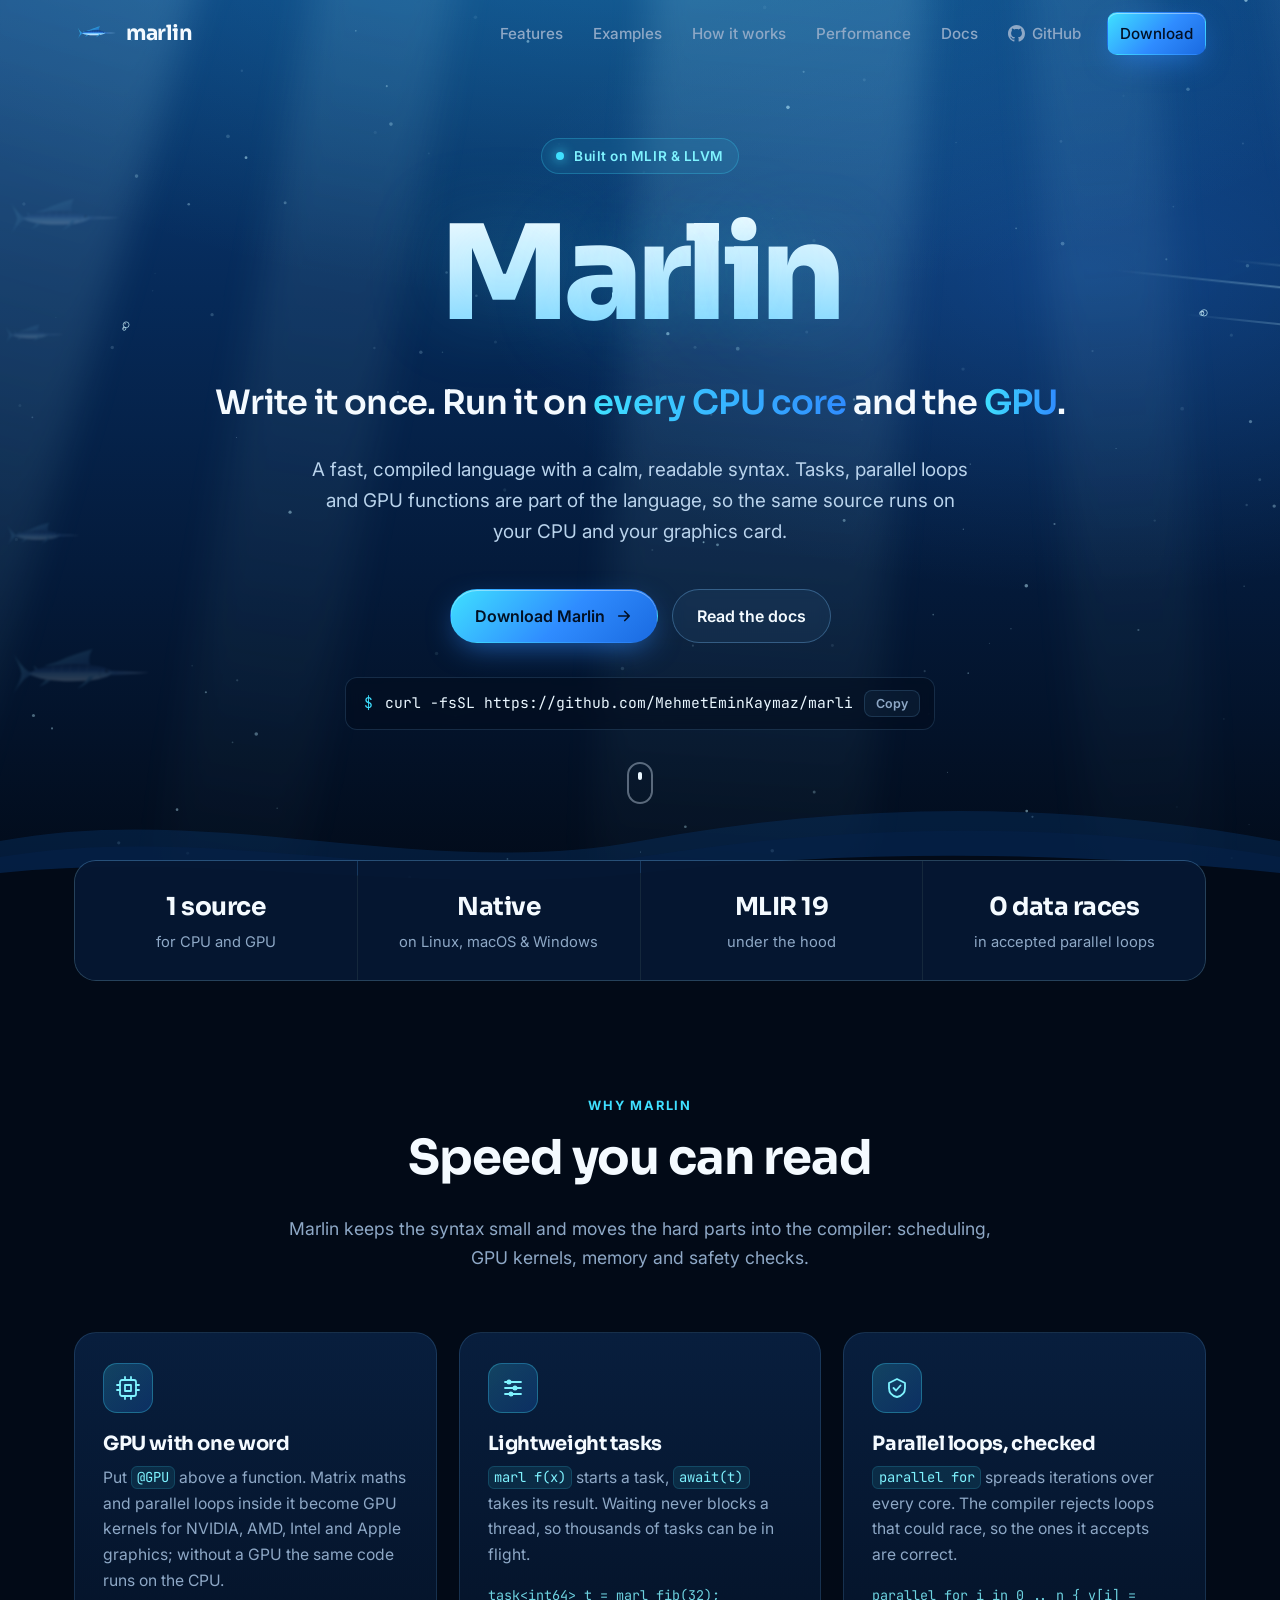
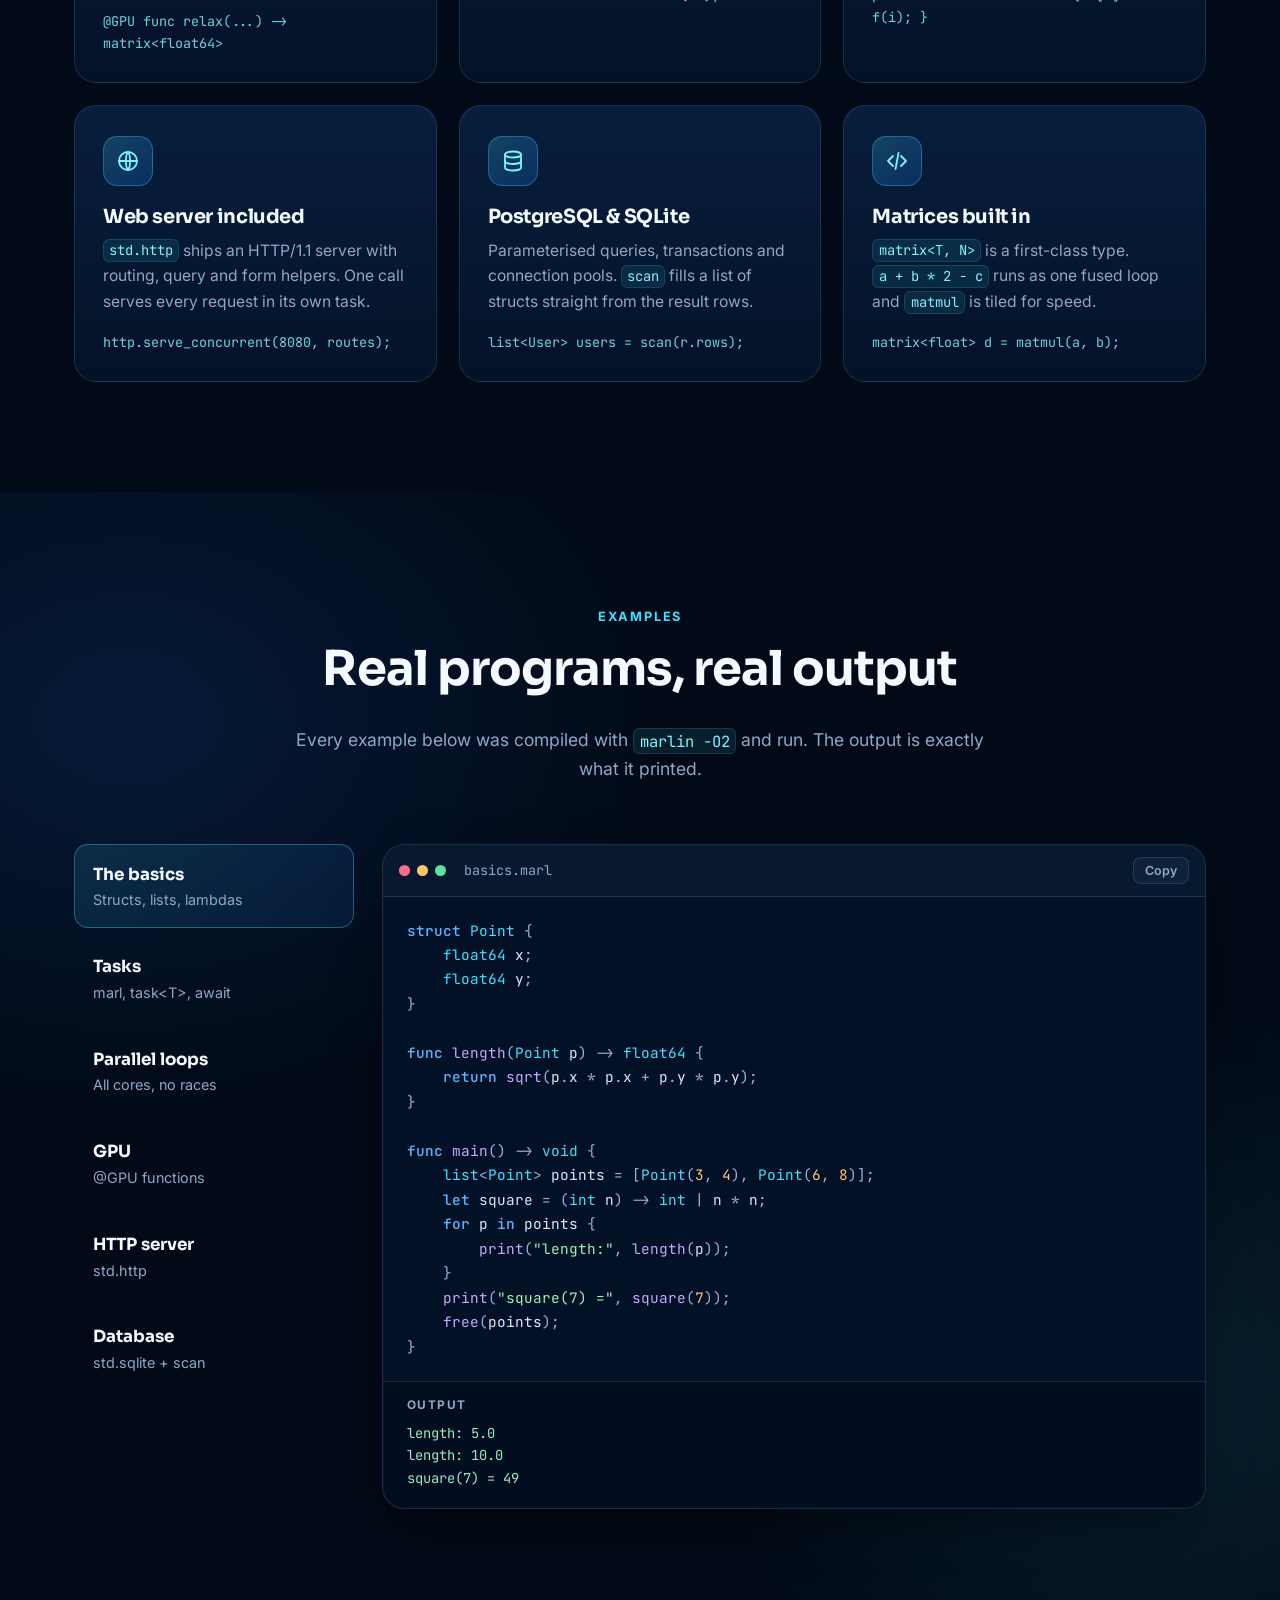
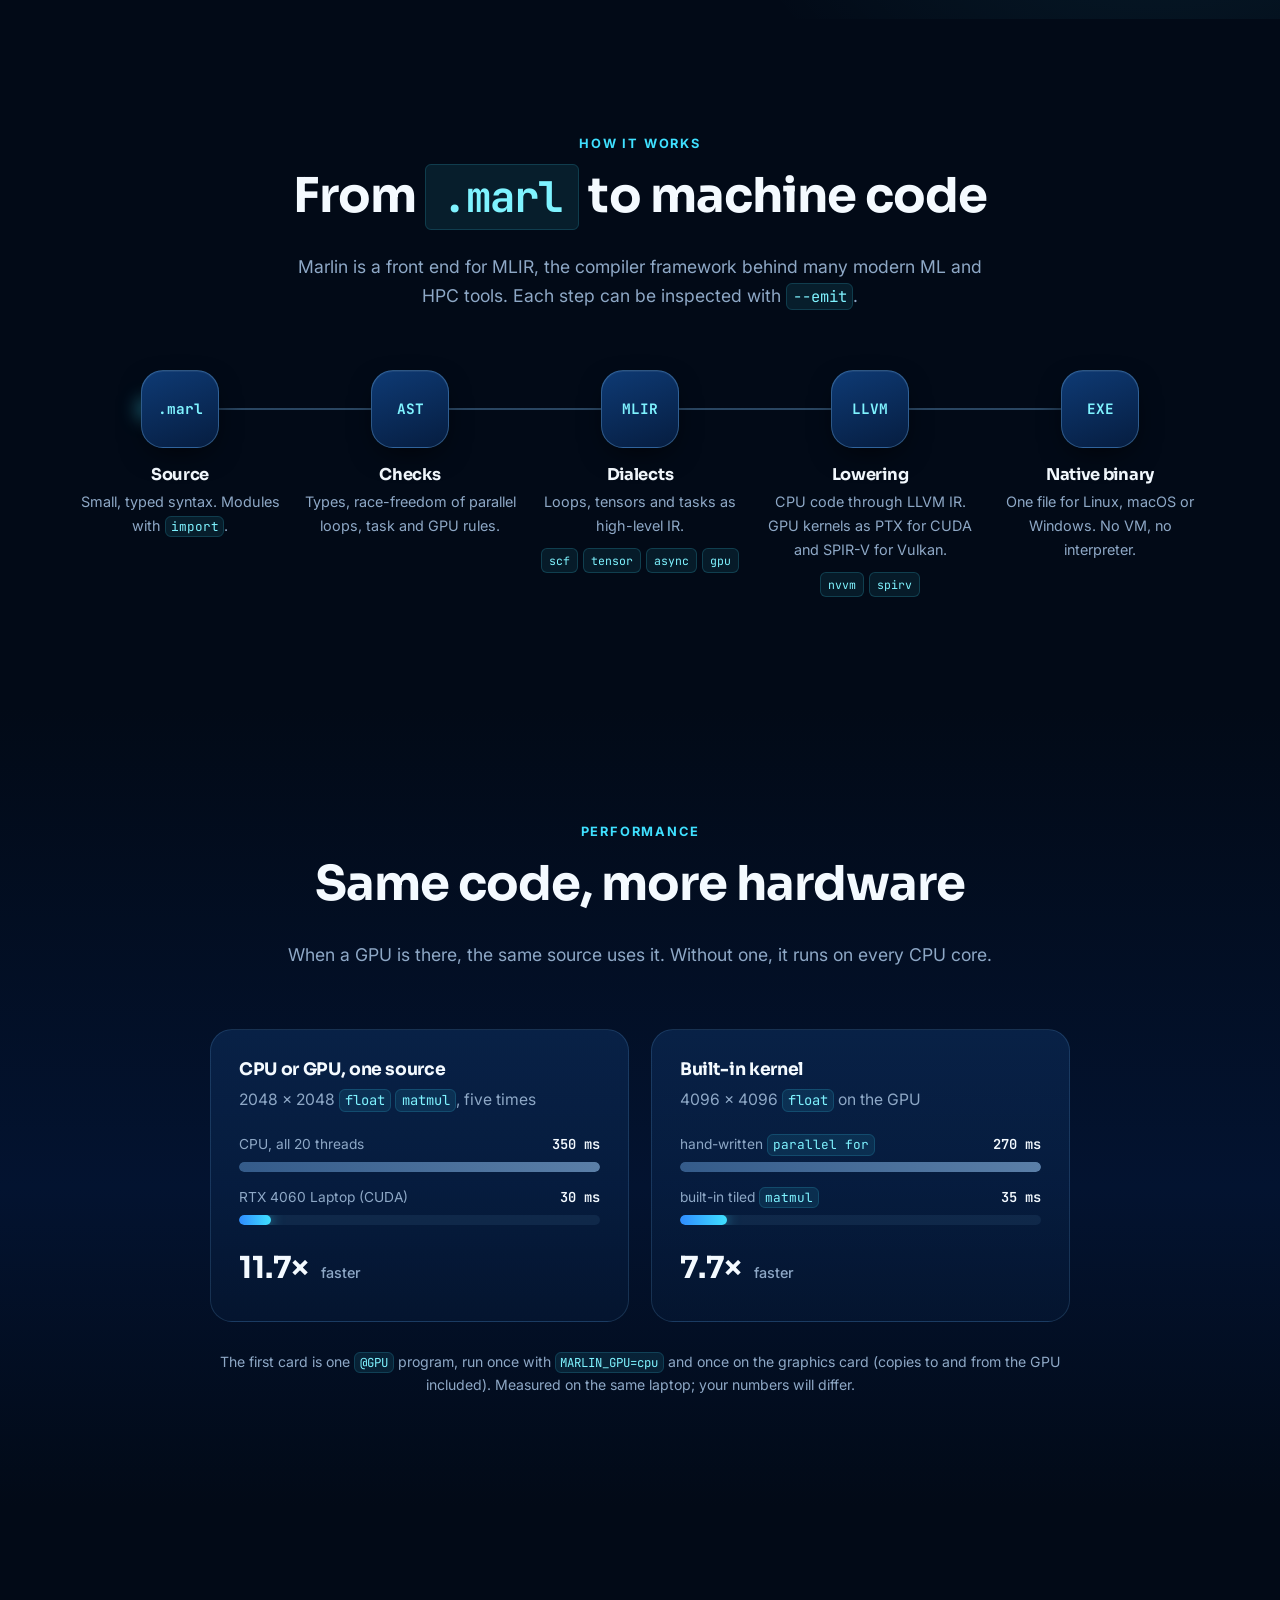
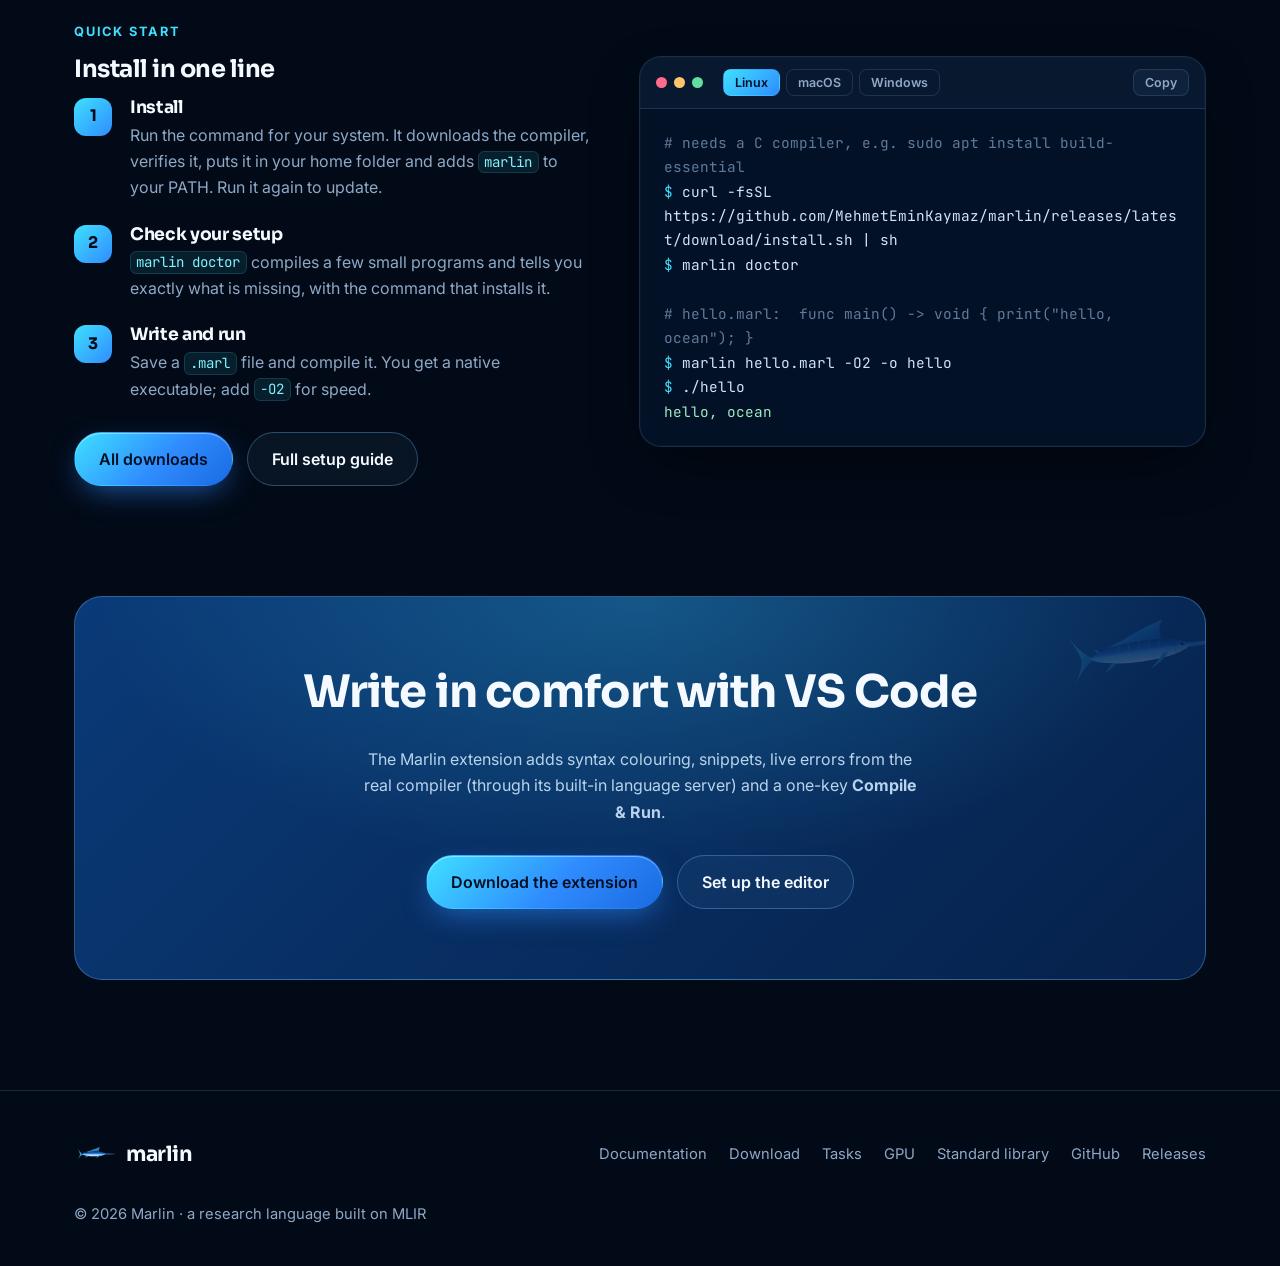
==== commit 41f5e6c5: "Add GitHub link to the navigation and footer" ====
--- a/index.html
+++ b/index.html
@@ -28,6 +28,7 @@
         <a href="#how">How it works</a>
         <a href="#performance">Performance</a>
         <a href="docs.html">Docs</a>
+        <a class="nav-gh" href="https://github.com/MehmetEminKaymaz/marlin" aria-label="Marlin on GitHub"><svg viewBox="0 0 16 16" aria-hidden="true"><path fill="currentColor" d="M8 0C3.58 0 0 3.58 0 8c0 3.54 2.29 6.53 5.47 7.59.4.07.55-.17.55-.38 0-.19-.01-.82-.01-1.49-2.01.37-2.53-.49-2.69-.94-.09-.23-.48-.94-.82-1.13-.28-.15-.68-.52-.01-.53.63-.01 1.08.58 1.23.82.72 1.21 1.87.87 2.33.66.07-.52.28-.87.51-1.07-1.78-.2-3.64-.89-3.64-3.95 0-.87.31-1.59.82-2.15-.08-.2-.36-1.02.08-2.12 0 0 .67-.21 2.2.82.64-.18 1.32-.27 2-.27.68 0 1.36.09 2 .27 1.53-1.04 2.2-.82 2.2-.82.44 1.1.16 1.92.08 2.12.51.56.82 1.27.82 2.15 0 3.07-1.87 3.75-3.65 3.95.29.25.54.73.54 1.48 0 1.07-.01 1.93-.01 2.2 0 .21.15.46.55.38A8.013 8.013 0 0016 8c0-4.42-3.58-8-8-8z"/></svg><span>GitHub</span></a>
         <a class="btn btn-primary btn-sm" href="downloads.html">Download</a>
       </nav>
     </div>
@@ -505,6 +506,8 @@
         <a href="docs.html#tasks">Tasks</a>
         <a href="docs.html#gpu">GPU</a>
         <a href="docs.html#stdlib">Standard library</a>
+        <a href="https://github.com/MehmetEminKaymaz/marlin">GitHub</a>
+        <a href="https://github.com/MehmetEminKaymaz/marlin/releases">Releases</a>
       </nav>
       <span>© <span data-year>2026</span> Marlin · a research language built on MLIR</span>
     </div>
--- a/assets/css/style.css
+++ b/assets/css/style.css
@@ -125,6 +125,8 @@
   padding: 8px 12px; border-radius: 10px; transition: color 0.2s, background 0.2s;
 }
 .nav-links a:hover, .nav-links a.active { color: var(--text-strong); background: rgba(126, 196, 255, 0.08); }
+.nav-links a.nav-gh { display: inline-flex; align-items: center; gap: 7px; }
+.nav-gh svg { width: 17px; height: 17px; flex: none; }
 .nav-links a.btn-primary, .nav-links a.btn-primary:hover { color: #021024; background: linear-gradient(135deg, var(--cyan), var(--azure) 55%, var(--blue)); margin-left: 8px; }
 
 .nav-toggle {
@@ -690,6 +692,9 @@
     background: rgba(126, 196, 255, 0.06); border: 1px solid var(--border-strong); border-radius: 10px; padding: 9px 14px; cursor: pointer;
   }
   .sidebar-toggle svg { width: 16px; height: 16px; }
+  .nav-gh span { display: none; }
+  .nav .container { gap: 16px; }
+  .nav-links a { padding: 8px 9px; white-space: nowrap; }
 }
 
 @media (max-width: 760px) {
@@ -704,6 +709,7 @@
   .nav.open .nav-links { opacity: 1; transform: none; pointer-events: auto; }
   .nav.open { background: rgba(3, 14, 32, 0.97); }
   .nav-links a { padding: 12px 14px; }
+  .nav-gh span { display: inline; }
   .nav-links .btn { justify-content: center; margin-top: 8px; }
   .section { padding: 80px 0; }
   .features, .bench { grid-template-columns: minmax(0, 1fr); }
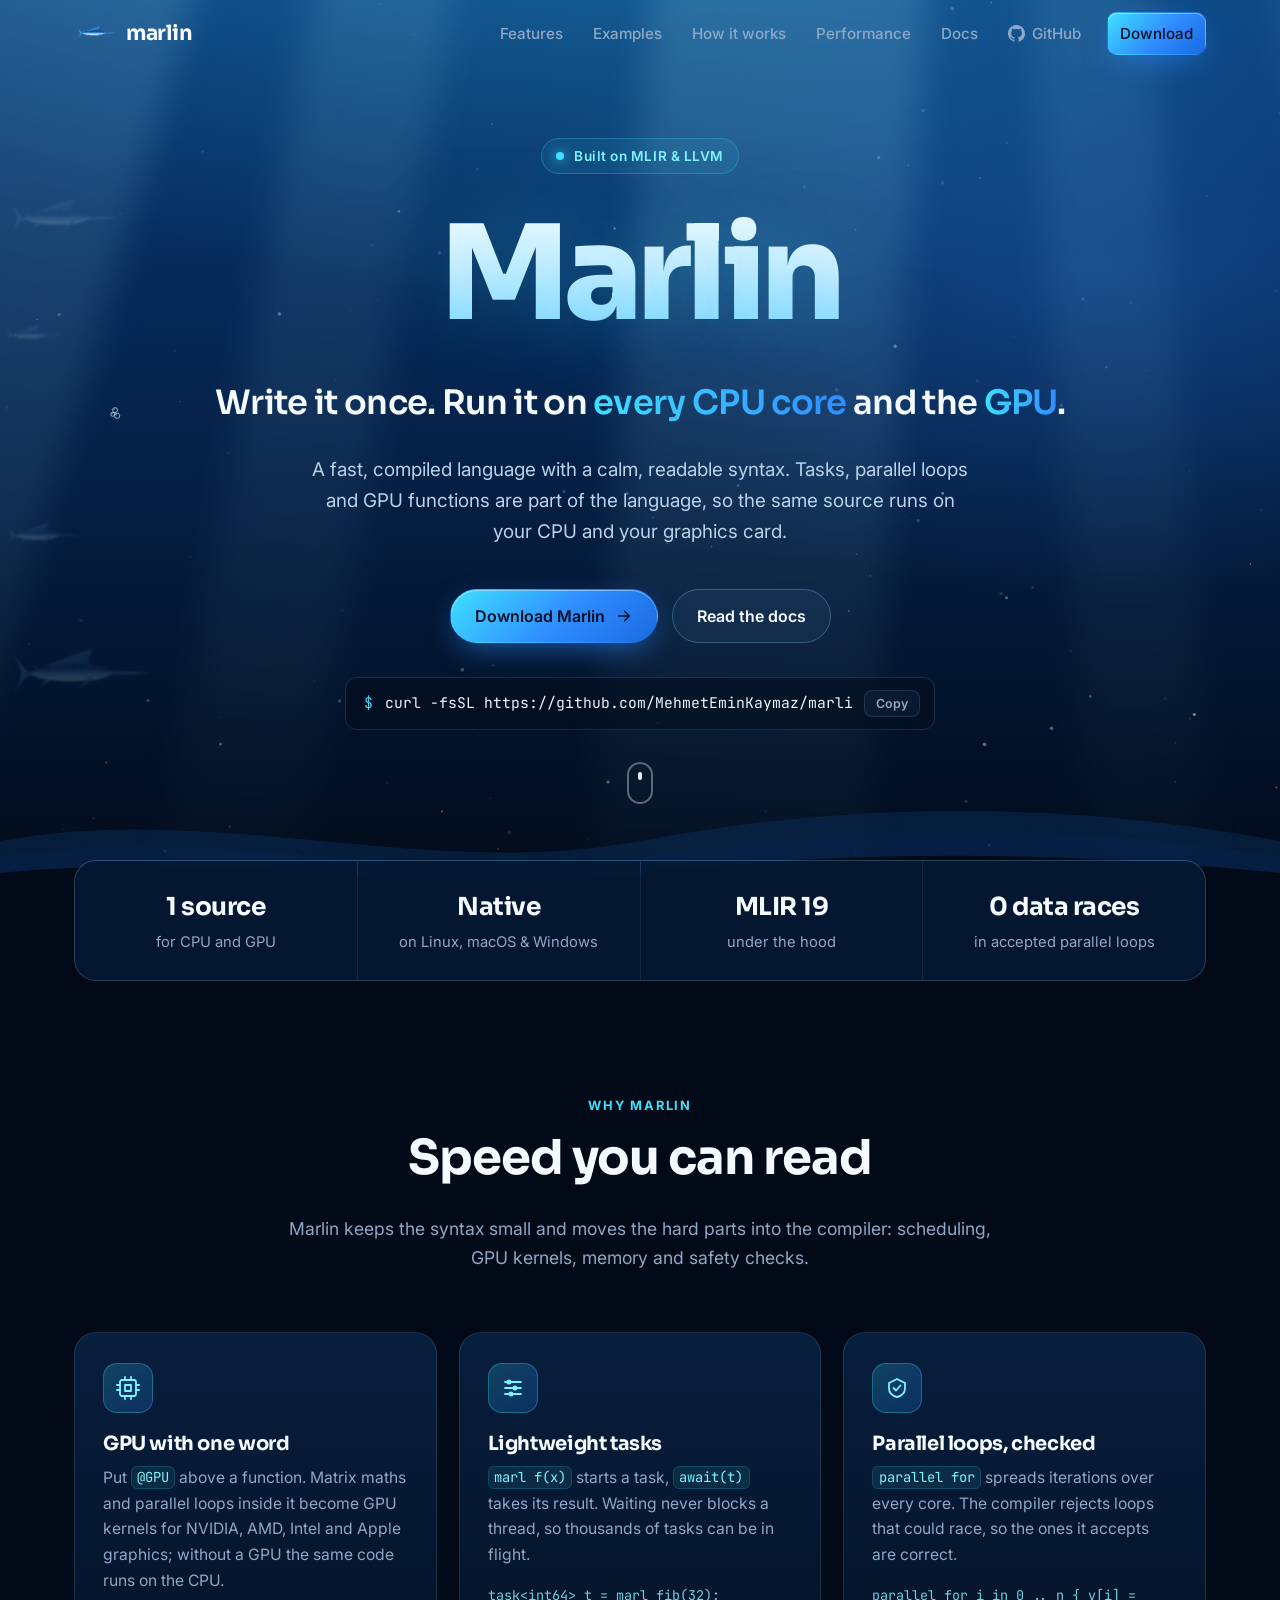
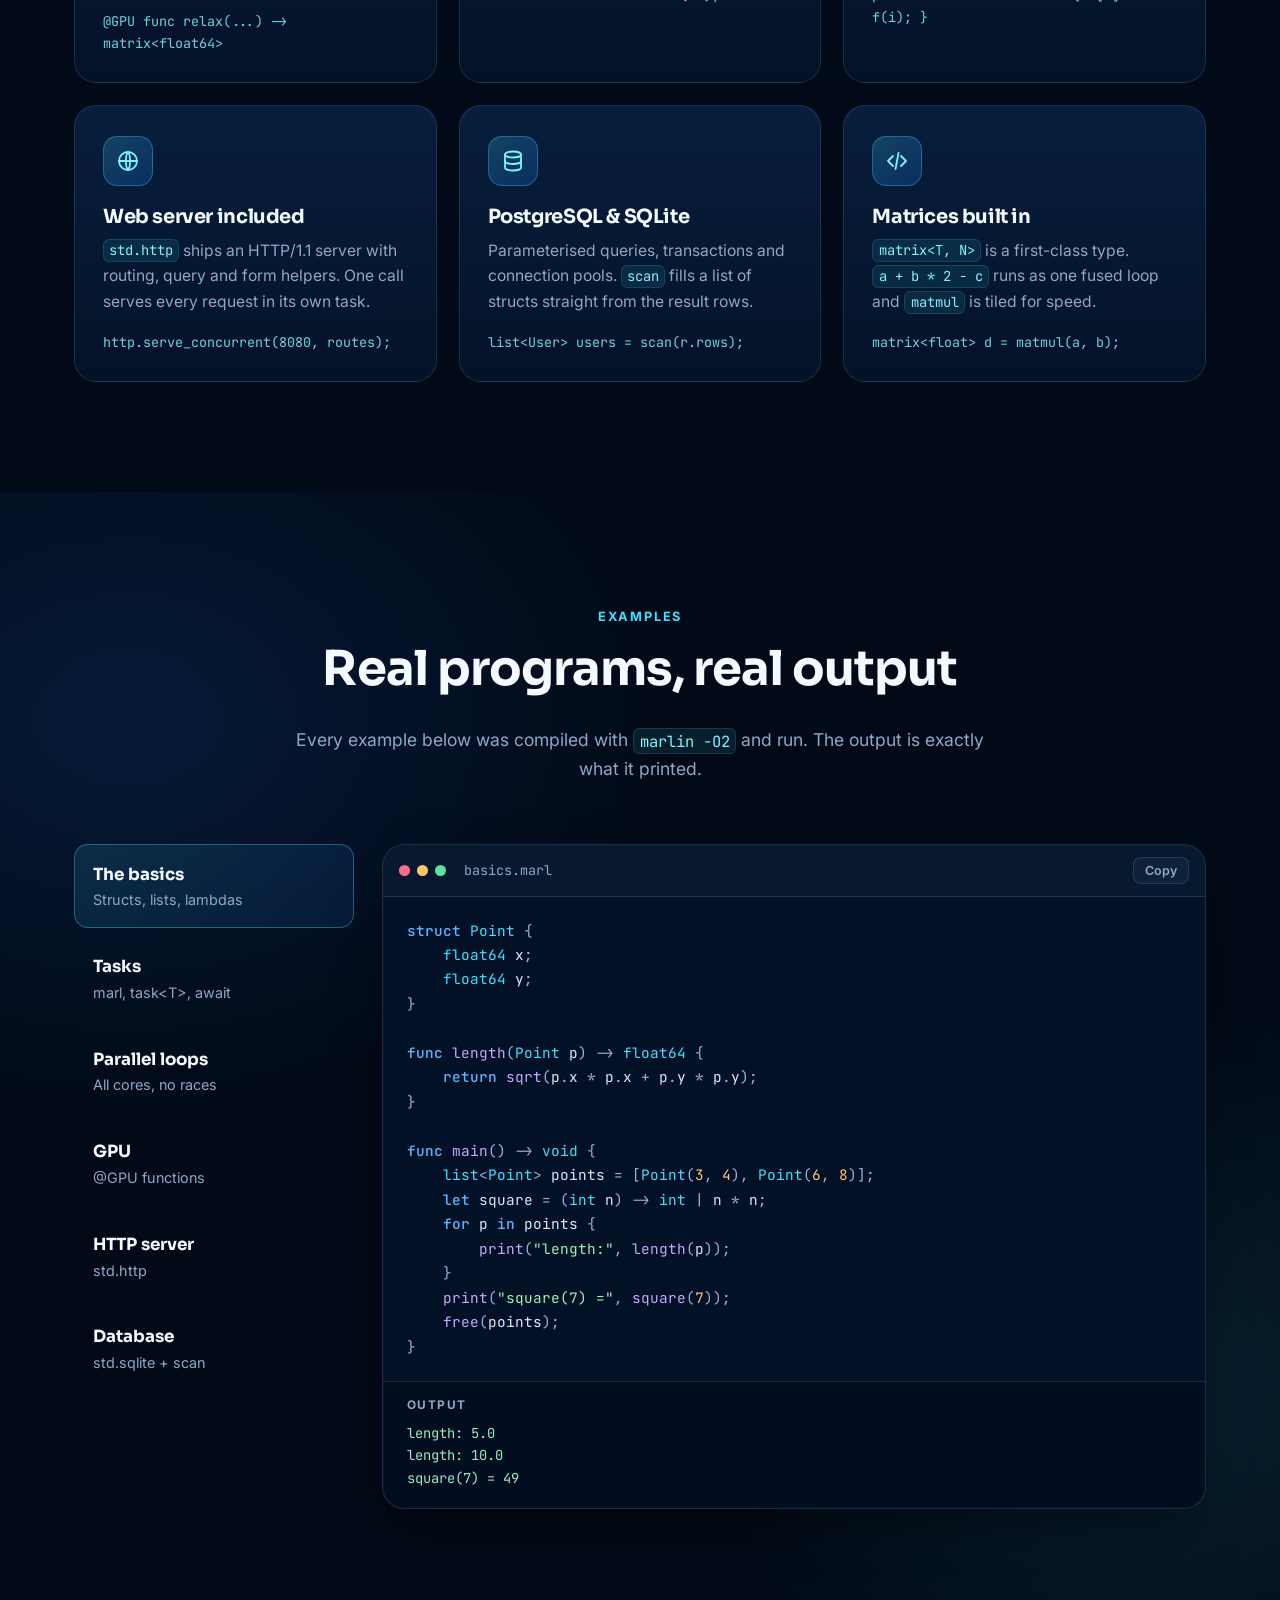
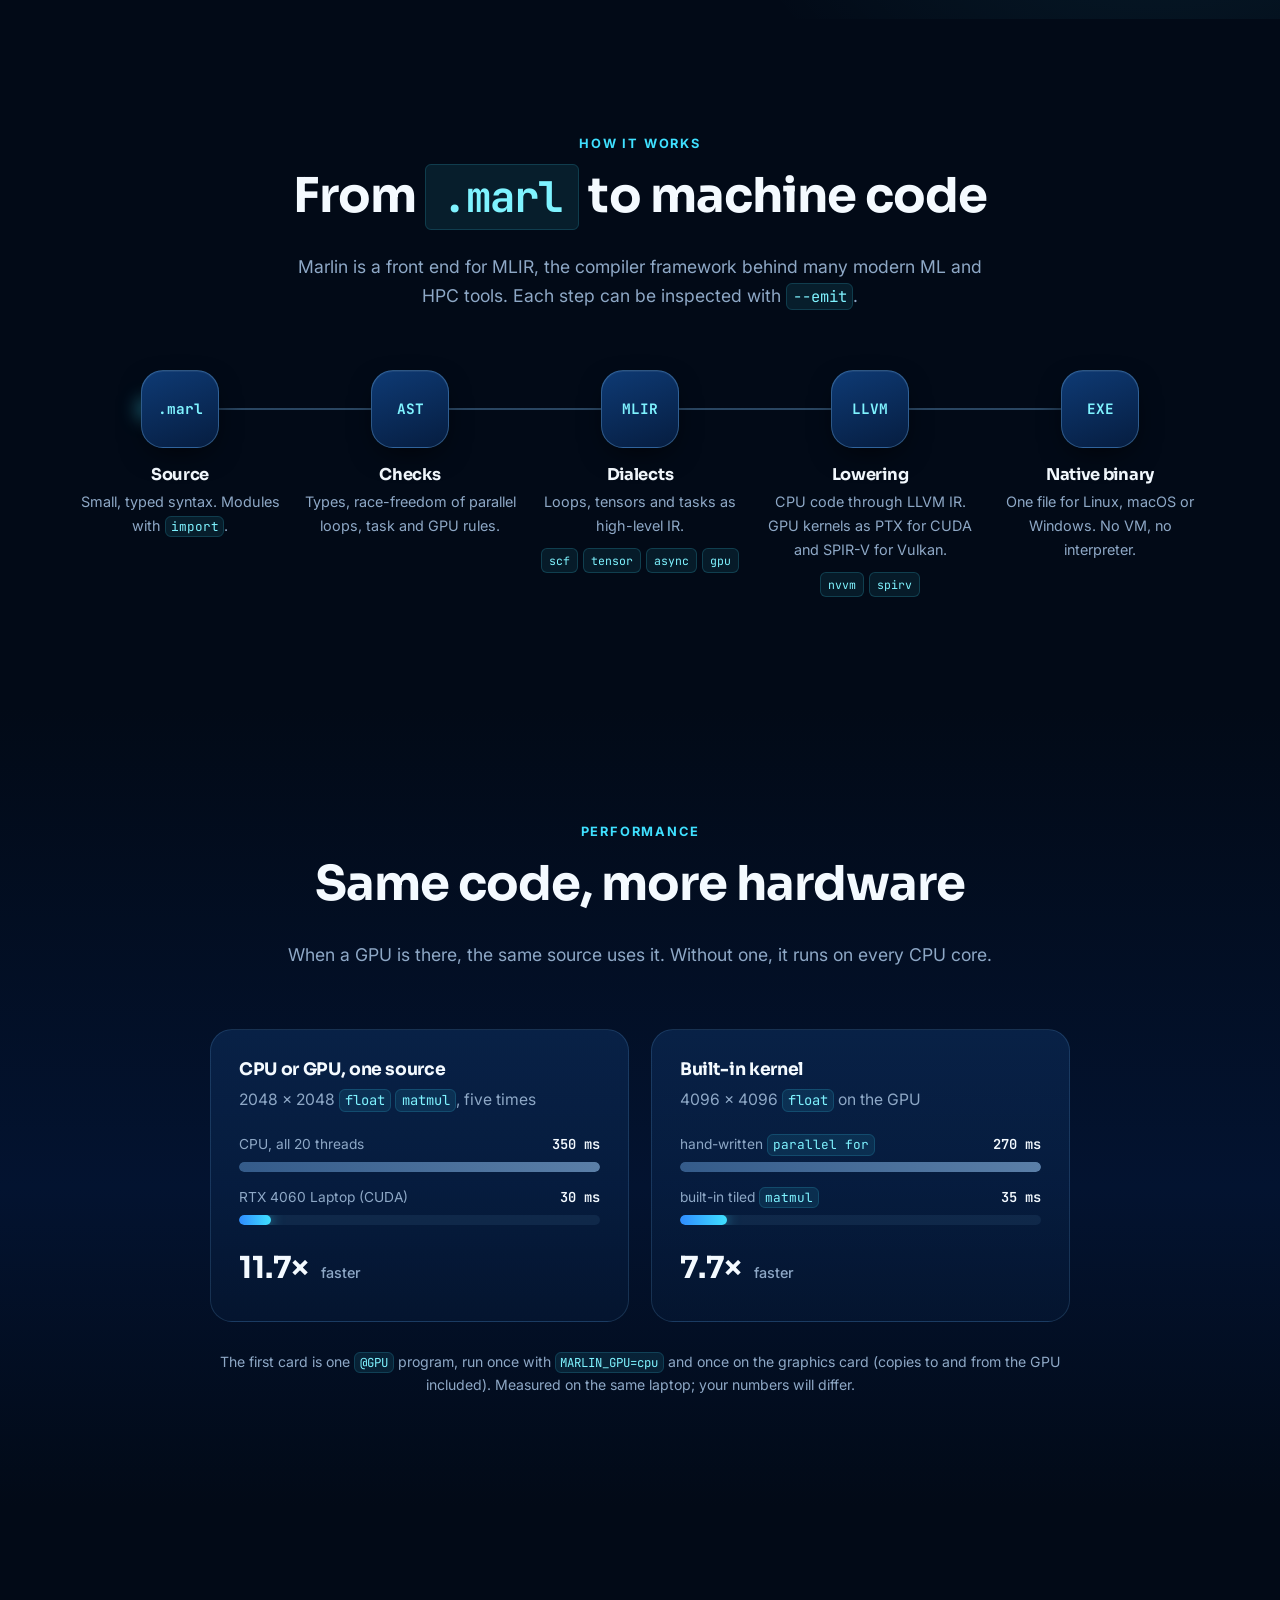
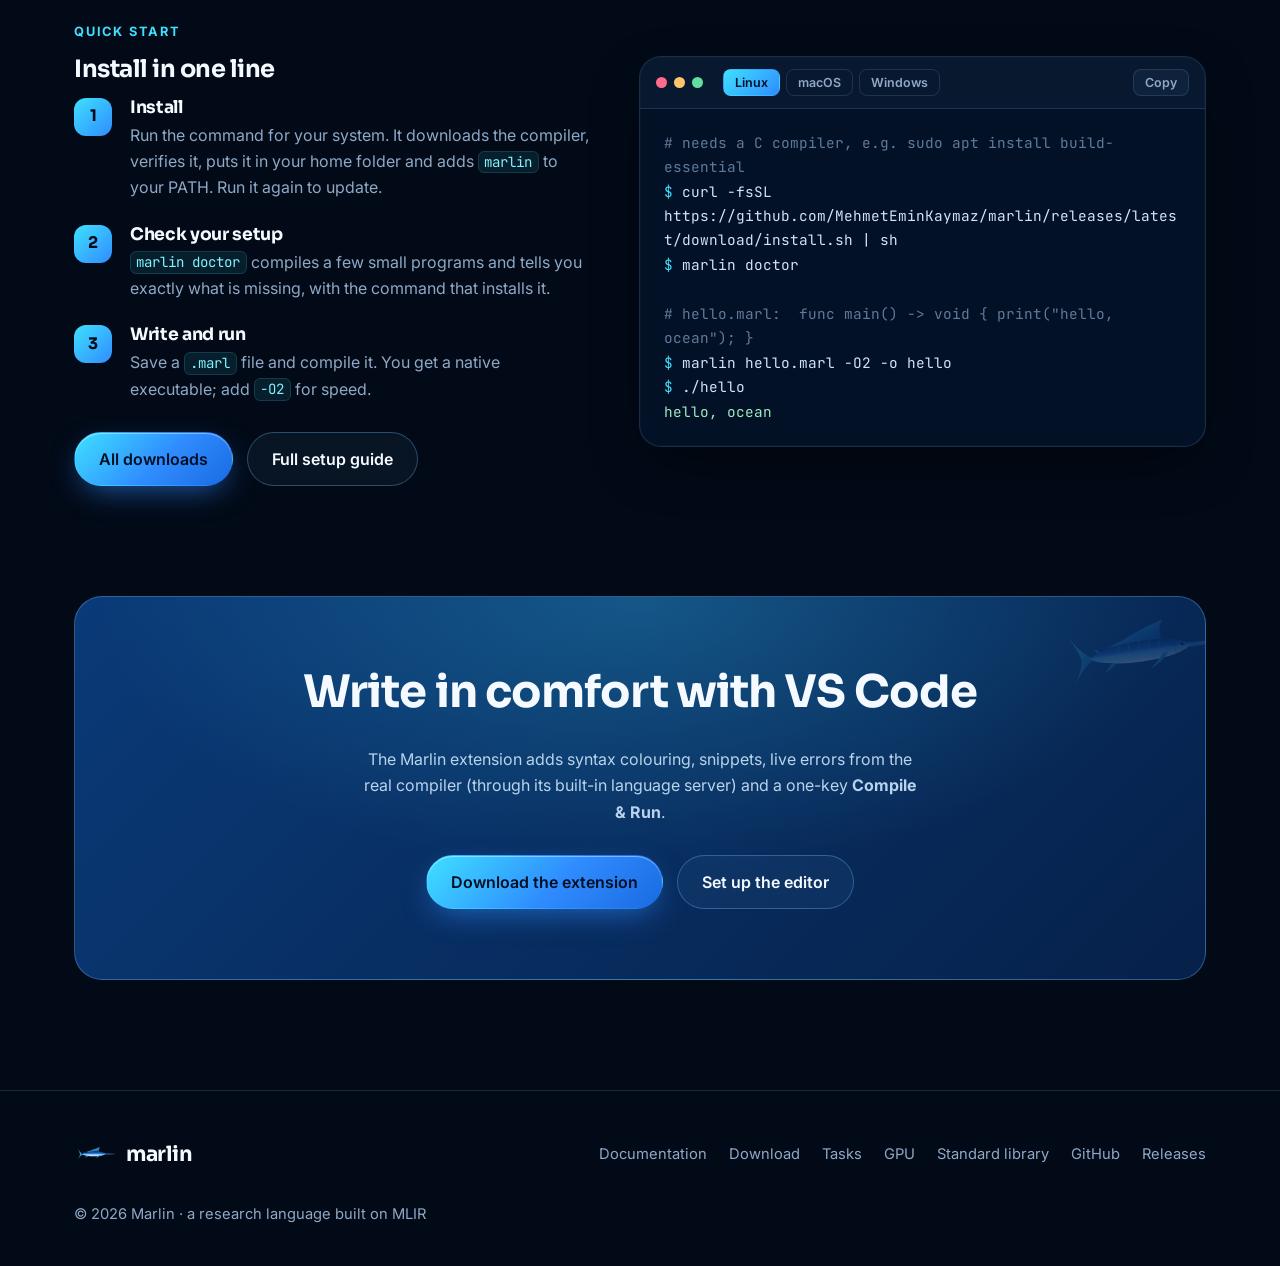
==== commit d335f72b: "Size the GitHub icon in HTML and version asset URLs" ====
--- a/index.html
+++ b/index.html
@@ -13,7 +13,7 @@
   <link rel="preconnect" href="https://fonts.googleapis.com">
   <link rel="preconnect" href="https://fonts.gstatic.com" crossorigin>
   <link href="https://fonts.googleapis.com/css2?family=Inter:wght@400;500;600;700&family=JetBrains+Mono:wght@400;500;700&family=Sora:wght@600;700;800&display=swap" rel="stylesheet">
-  <link rel="stylesheet" href="assets/css/style.css">
+  <link rel="stylesheet" href="assets/css/style.css?v=2">
 </head>
 <body>
   <a class="skip-link" href="#main">Skip to content</a>
@@ -28,7 +28,7 @@
         <a href="#how">How it works</a>
         <a href="#performance">Performance</a>
         <a href="docs.html">Docs</a>
-        <a class="nav-gh" href="https://github.com/MehmetEminKaymaz/marlin" aria-label="Marlin on GitHub"><svg viewBox="0 0 16 16" aria-hidden="true"><path fill="currentColor" d="M8 0C3.58 0 0 3.58 0 8c0 3.54 2.29 6.53 5.47 7.59.4.07.55-.17.55-.38 0-.19-.01-.82-.01-1.49-2.01.37-2.53-.49-2.69-.94-.09-.23-.48-.94-.82-1.13-.28-.15-.68-.52-.01-.53.63-.01 1.08.58 1.23.82.72 1.21 1.87.87 2.33.66.07-.52.28-.87.51-1.07-1.78-.2-3.64-.89-3.64-3.95 0-.87.31-1.59.82-2.15-.08-.2-.36-1.02.08-2.12 0 0 .67-.21 2.2.82.64-.18 1.32-.27 2-.27.68 0 1.36.09 2 .27 1.53-1.04 2.2-.82 2.2-.82.44 1.1.16 1.92.08 2.12.51.56.82 1.27.82 2.15 0 3.07-1.87 3.75-3.65 3.95.29.25.54.73.54 1.48 0 1.07-.01 1.93-.01 2.2 0 .21.15.46.55.38A8.013 8.013 0 0016 8c0-4.42-3.58-8-8-8z"/></svg><span>GitHub</span></a>
+        <a class="nav-gh" href="https://github.com/MehmetEminKaymaz/marlin" aria-label="Marlin on GitHub"><svg width="17" height="17" viewBox="0 0 16 16" aria-hidden="true"><path fill="currentColor" d="M8 0C3.58 0 0 3.58 0 8c0 3.54 2.29 6.53 5.47 7.59.4.07.55-.17.55-.38 0-.19-.01-.82-.01-1.49-2.01.37-2.53-.49-2.69-.94-.09-.23-.48-.94-.82-1.13-.28-.15-.68-.52-.01-.53.63-.01 1.08.58 1.23.82.72 1.21 1.87.87 2.33.66.07-.52.28-.87.51-1.07-1.78-.2-3.64-.89-3.64-3.95 0-.87.31-1.59.82-2.15-.08-.2-.36-1.02.08-2.12 0 0 .67-.21 2.2.82.64-.18 1.32-.27 2-.27.68 0 1.36.09 2 .27 1.53-1.04 2.2-.82 2.2-.82.44 1.1.16 1.92.08 2.12.51.56.82 1.27.82 2.15 0 3.07-1.87 3.75-3.65 3.95.29.25.54.73.54 1.48 0 1.07-.01 1.93-.01 2.2 0 .21.15.46.55.38A8.013 8.013 0 0016 8c0-4.42-3.58-8-8-8z"/></svg><span>GitHub</span></a>
         <a class="btn btn-primary btn-sm" href="downloads.html">Download</a>
       </nav>
     </div>
@@ -513,7 +513,7 @@
     </div>
   </footer>
 
-  <script src="assets/js/main.js"></script>
+  <script src="assets/js/main.js?v=2"></script>
   <script src="assets/js/ocean.js"></script>
 </body>
 </html>
